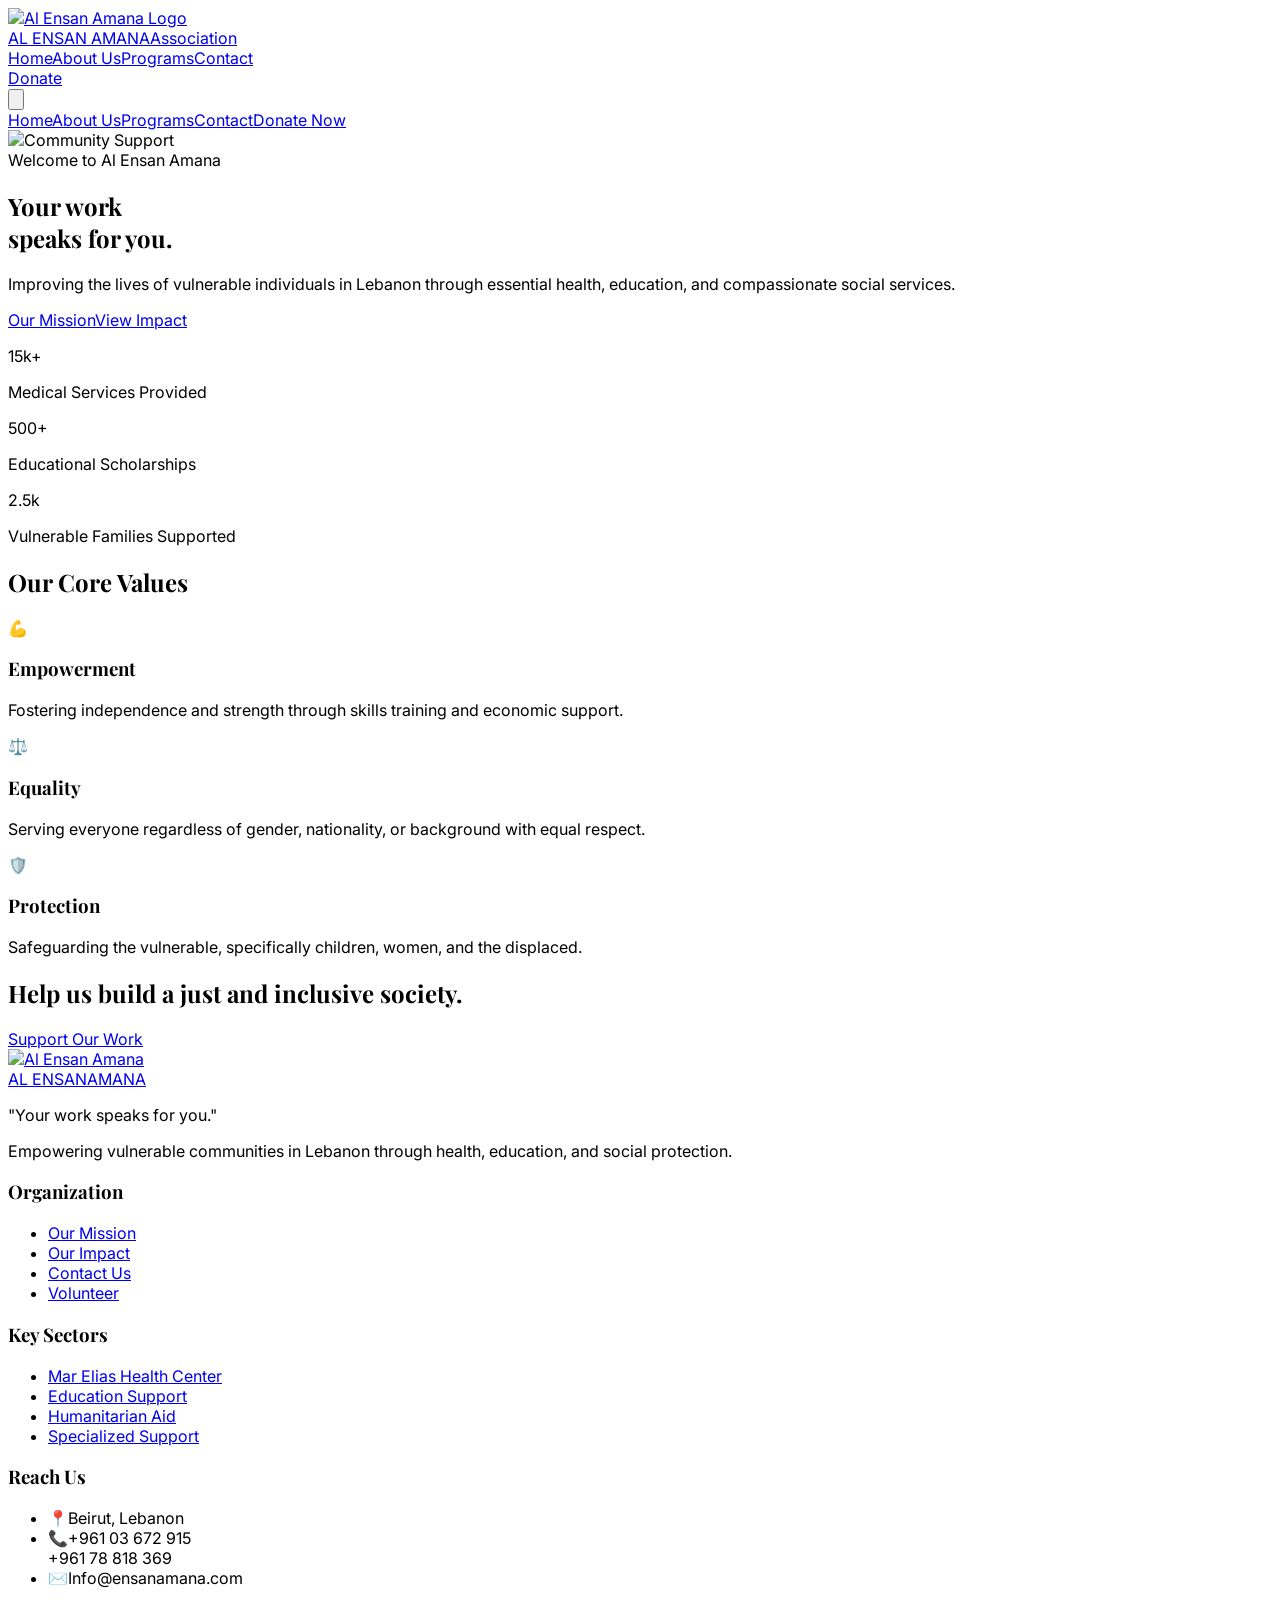
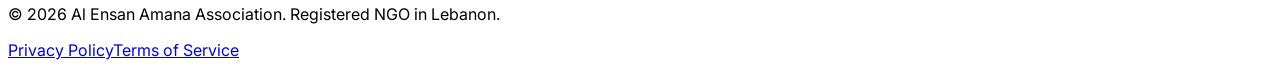
==== index.html @ 82887105 "Add files via upload Initial upload" ====
<!DOCTYPE html>
<html lang="en">
<head>
    <meta charset="UTF-8">
    <meta name="viewport" content="width=device-width, initial-scale=1.0">
    <title>Al Ensan Amana Association</title>
    <script src="https://cdn.tailwindcss.com"></script>
    <link rel="preconnect" href="https://fonts.googleapis.com">
    <link rel="preconnect" href="https://fonts.gstatic.com" crossorigin>
    <link href="https://fonts.googleapis.com/css2?family=Inter:wght@300;400;500;600;700&family=Playfair+Display:ital,wght@0,400;0,700;1,400&display=swap" rel="stylesheet">
    <script>
      tailwind.config = {
        theme: {
          extend: {
            colors: {
              brand: {
                navy: '#0c1a52',
                blue: '#3ba9e0',
                orange: '#f58220',
                green: '#8cc63f',
                red: '#c6165d'
              }
            }
          }
        }
      }
    </script>
    <style>
        body {
            font-family: 'Inter', sans-serif;
        }
        h1, h2, h3, .serif {
            font-family: 'Playfair Display', serif;
        }
        .text-brand-gradient {
            background: linear-gradient(to right, #0c1a52, #3ba9e0);
            -webkit-background-clip: text;
            -webkit-text-fill-color: transparent;
        }
    </style>

<link rel="stylesheet" href="/index.css">
<script type="importmap">
{
  "imports": {
    "react/": "https://esm.sh/react@^19.2.4/",
    "react": "https://esm.sh/react@^19.2.4",
    "react-dom/": "https://esm.sh/react-dom@^19.2.4/",
    "react-router-dom": "https://esm.sh/react-router-dom@^7.13.0"
  }
}
</script>
  <script type="module" crossorigin src="/assets/index-C3dq6lmj.js"></script>
</head>
<body class="bg-slate-50 text-slate-900">
    <div id="root"></div>
</body>
</html>
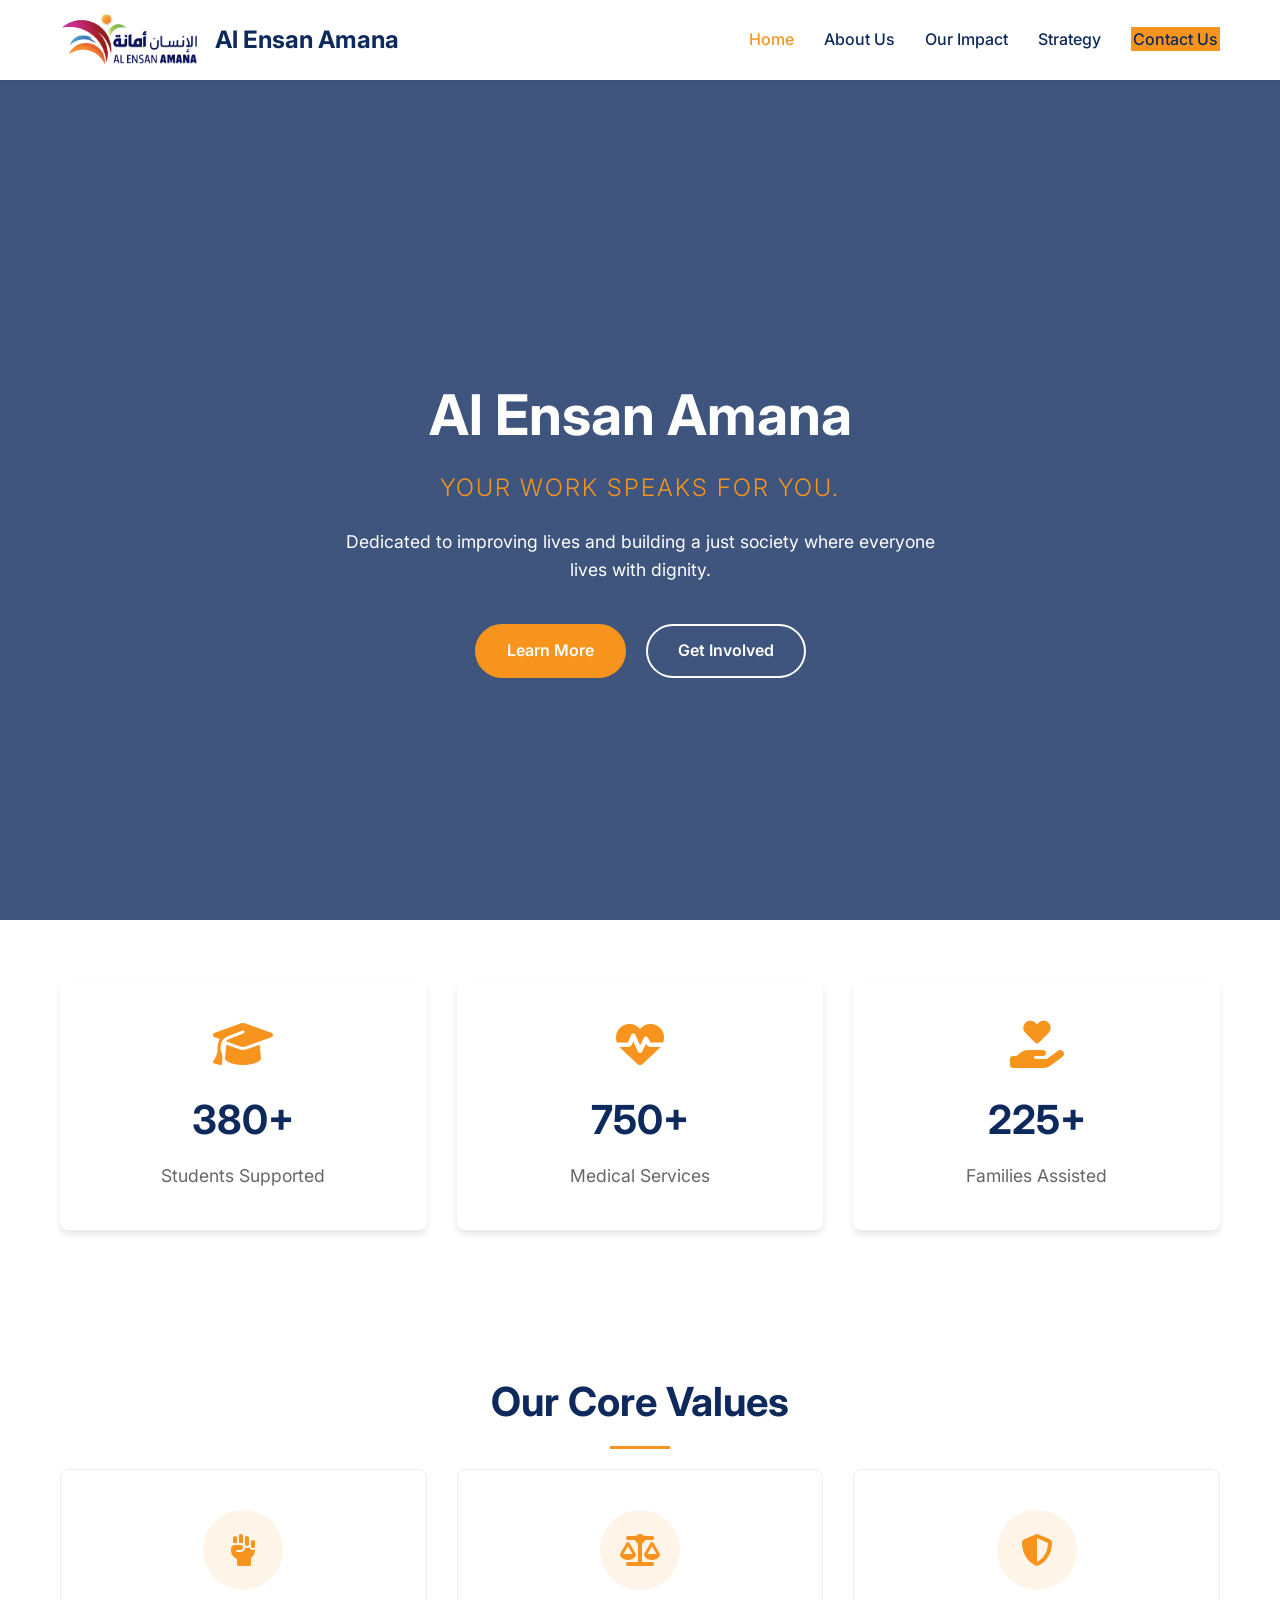
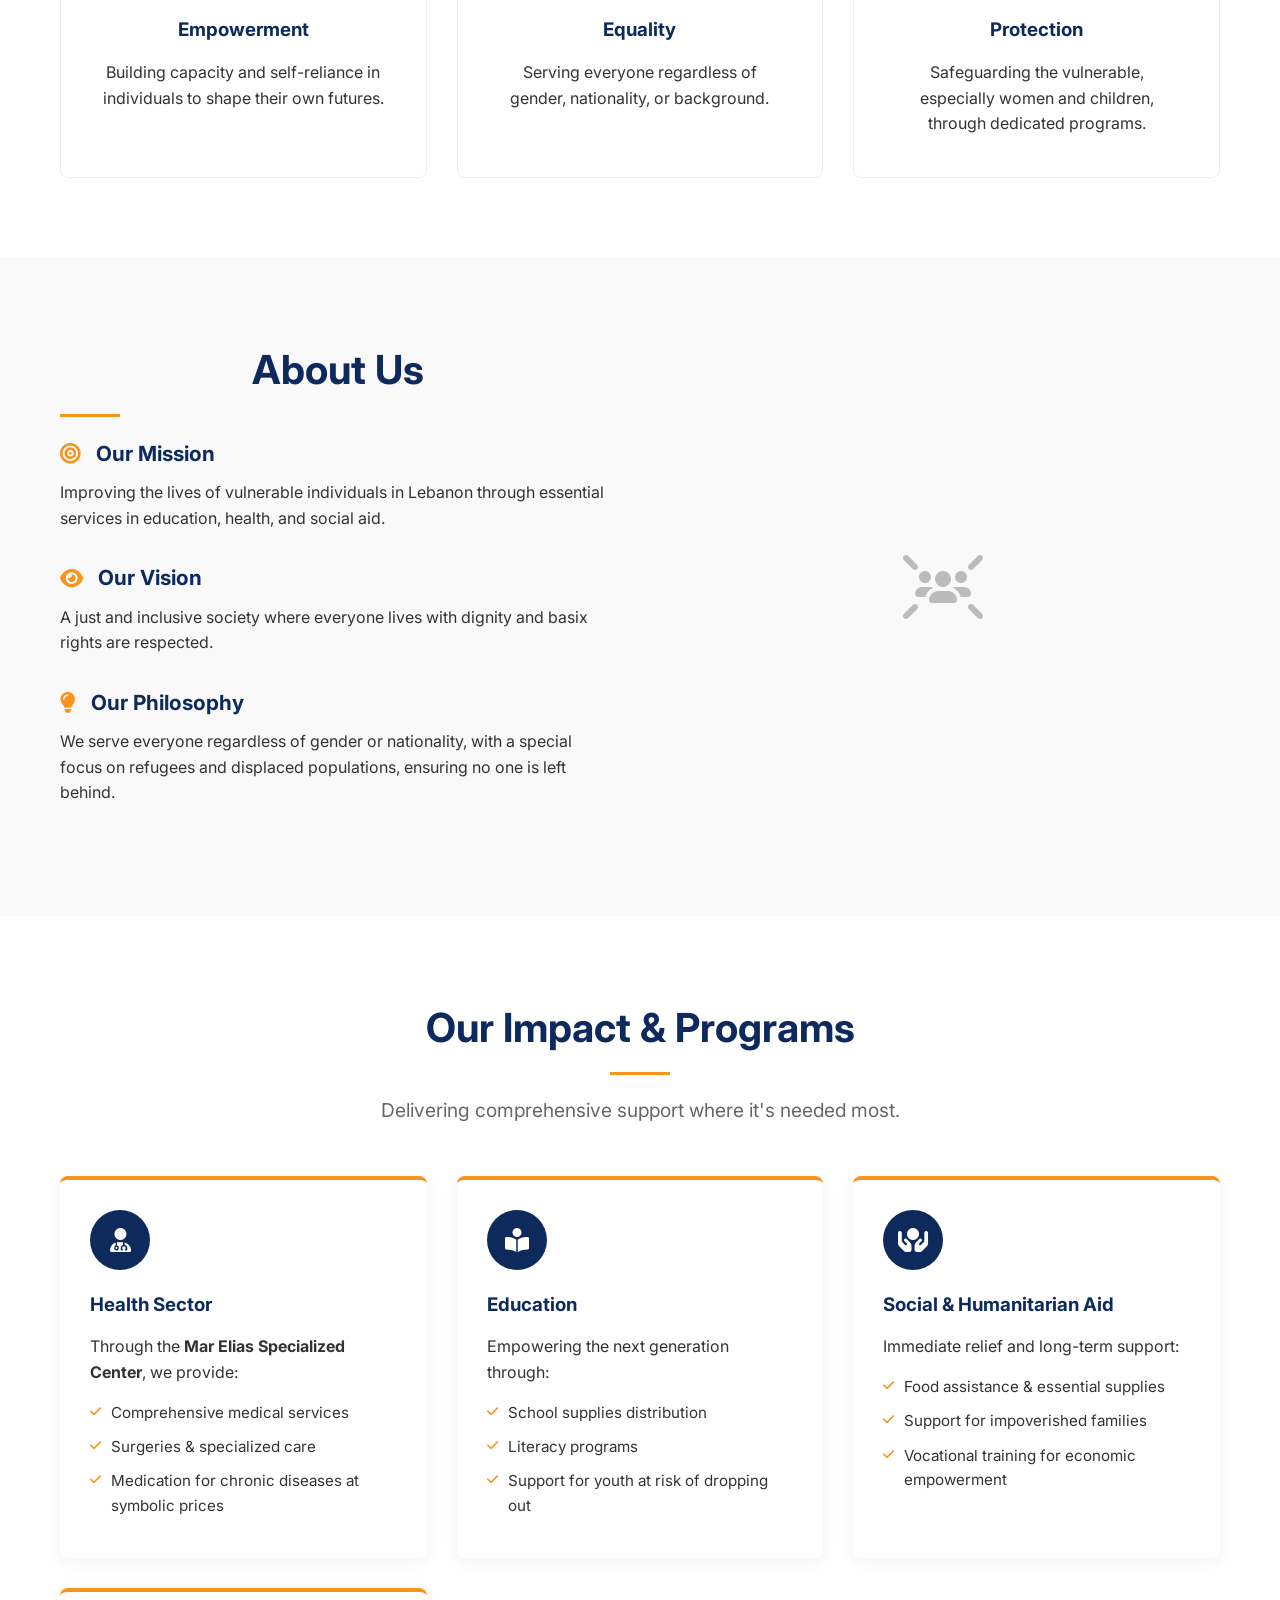
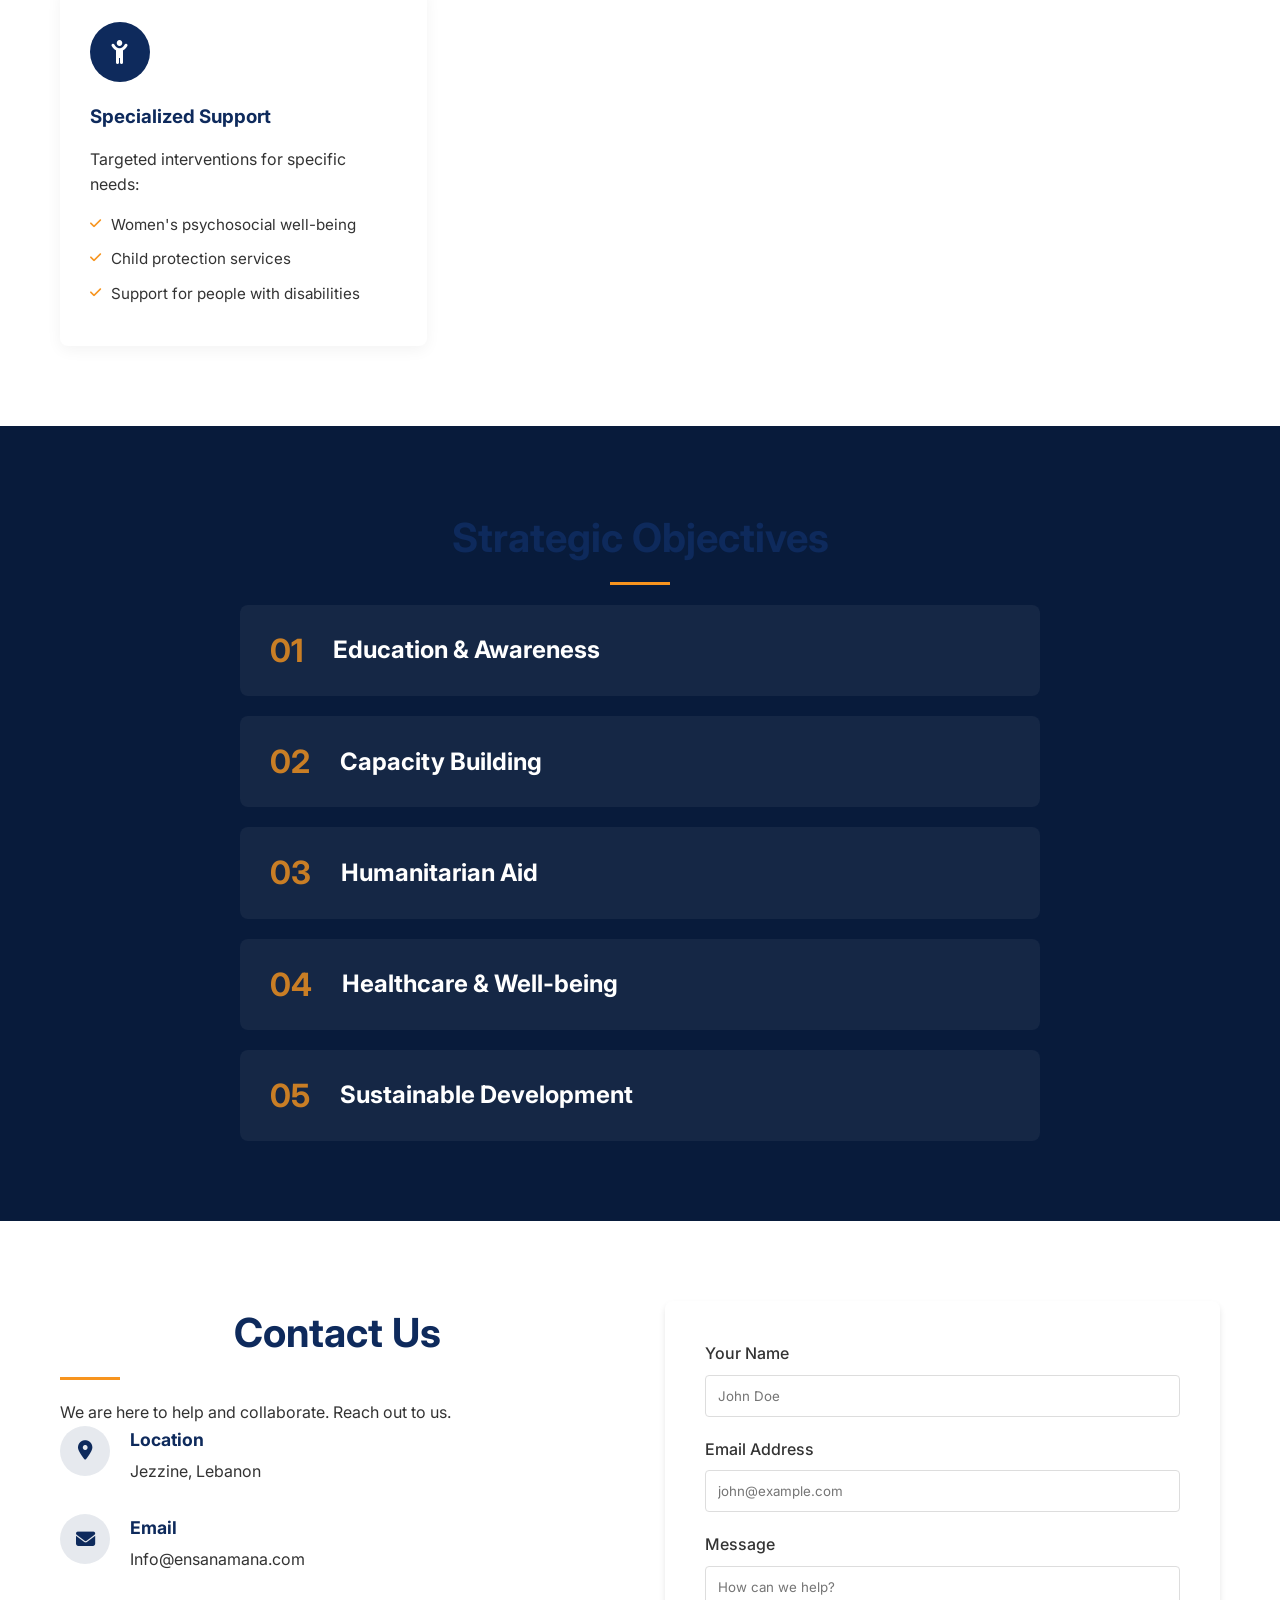
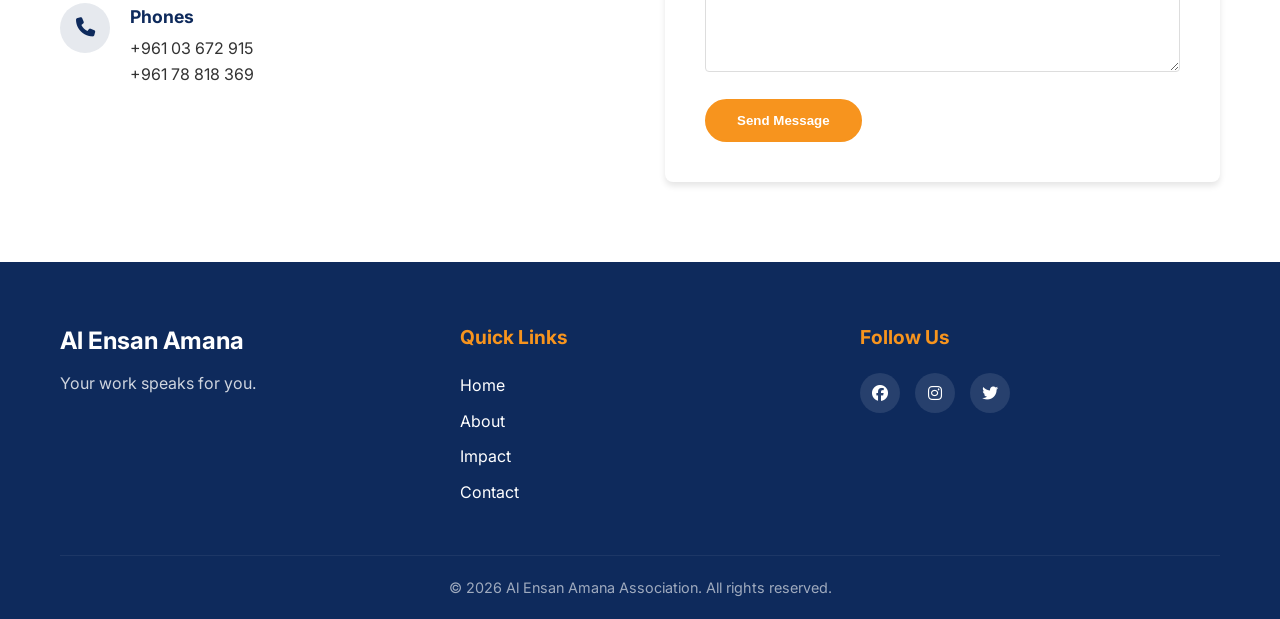
==== commit 312dc64a: "Add files via upload Update website content" ====
--- a/index.html
+++ b/index.html
@@ -1,59 +1,338 @@
-
-<!DOCTYPE html>
-<html lang="en">
-<head>
-    <meta charset="UTF-8">
-    <meta name="viewport" content="width=device-width, initial-scale=1.0">
-    <title>Al Ensan Amana Association</title>
-    <script src="https://cdn.tailwindcss.com"></script>
-    <link rel="preconnect" href="https://fonts.googleapis.com">
-    <link rel="preconnect" href="https://fonts.gstatic.com" crossorigin>
-    <link href="https://fonts.googleapis.com/css2?family=Inter:wght@300;400;500;600;700&family=Playfair+Display:ital,wght@0,400;0,700;1,400&display=swap" rel="stylesheet">
-    <script>
-      tailwind.config = {
-        theme: {
-          extend: {
-            colors: {
-              brand: {
-                navy: '#0c1a52',
-                blue: '#3ba9e0',
-                orange: '#f58220',
-                green: '#8cc63f',
-                red: '#c6165d'
-              }
-            }
-          }
-        }
-      }
-    </script>
-    <style>
-        body {
-            font-family: 'Inter', sans-serif;
-        }
-        h1, h2, h3, .serif {
-            font-family: 'Playfair Display', serif;
-        }
-        .text-brand-gradient {
-            background: linear-gradient(to right, #0c1a52, #3ba9e0);
-            -webkit-background-clip: text;
-            -webkit-text-fill-color: transparent;
-        }
-    </style>
-
-<link rel="stylesheet" href="/index.css">
-<script type="importmap">
-{
-  "imports": {
-    "react/": "https://esm.sh/react@^19.2.4/",
-    "react": "https://esm.sh/react@^19.2.4",
-    "react-dom/": "https://esm.sh/react-dom@^19.2.4/",
-    "react-router-dom": "https://esm.sh/react-router-dom@^7.13.0"
-  }
-}
-</script>
-  <script type="module" crossorigin src="/assets/index-C3dq6lmj.js"></script>
-</head>
-<body class="bg-slate-50 text-slate-900">
-    <div id="root"></div>
-</body>
-</html>
+<!DOCTYPE html>
+<html lang="en">
+
+<head>
+    <meta charset="UTF-8">
+    <meta name="viewport" content="width=device-width, initial-scale=1.0">
+    <meta name="description"
+        content="Al Ensan Amana Association - Dedicated to improving the lives of vulnerable individuals in Lebanon through essential services, education, and healthcare.">
+    <title>Al Ensan Amana Association | Your Work Speaks For You</title>
+
+    <!-- Google Fonts -->
+    <link rel="preconnect" href="https://fonts.googleapis.com">
+    <link rel="preconnect" href="https://fonts.gstatic.com" crossorigin>
+    <link
+        href="https://fonts.googleapis.com/css2?family=Inter:wght@300;400;500;600;700&family=Playfair+Display:wght@700&display=swap"
+        rel="stylesheet">
+
+    <!-- Font Awesome -->
+    <link rel="stylesheet" href="https://cdnjs.cloudflare.com/ajax/libs/font-awesome/6.4.0/css/all.min.css">
+
+    <!-- Custom CSS -->
+    <link rel="stylesheet" href="styles.css">
+</head>
+
+<body>
+    <!-- Header -->
+    <header class="header">
+        <div class="container">
+            <a href="#" class="logo">
+                <img src="logo.png" alt="Al Ensan Amana Logo" class="logo-img">
+                <span class="logo-text">Al Ensan Amana</span>
+            </a>
+            <nav class="nav">
+                <ul class="nav-list">
+                    <li><a href="#home" class="nav-link active">Home</a></li>
+                    <li><a href="#about" class="nav-link">About Us</a></li>
+                    <li><a href="#impact" class="nav-link">Our Impact</a></li>
+                    <li><a href="#strategy" class="nav-link">Strategy</a></li>
+                    <li><a href="#contact" class="nav-link btn-primary">Contact Us</a></li>
+                </ul>
+                <div class="hamburger">
+                    <span class="bar"></span>
+                    <span class="bar"></span>
+                    <span class="bar"></span>
+                </div>
+            </nav>
+        </div>
+    </header>
+
+    <!-- Mobile Menu Overlay -->
+    <div class="mobile-menu">
+        <span class="close-menu">&times;</span>
+        <ul class="mobile-nav-list">
+            <li><a href="#home">Home</a></li>
+            <li><a href="#about">About Us</a></li>
+            <li><a href="#impact">Our Impact</a></li>
+            <li><a href="#strategy">Strategy</a></li>
+            <li><a href="#contact">Contact Us</a></li>
+        </ul>
+    </div>
+
+    <!-- Hero Section -->
+    <section id="home" class="hero">
+        <div class="hero-overlay"></div>
+        <div class="container hero-content">
+            <h1 class="hero-title">Al Ensan Amana</h1>
+            <p class="hero-subtitle">Your work speaks for you.</p>
+            <p class="hero-description"> Dedicated to improving lives and building a just society where everyone lives
+                with dignity.</p>
+            <div class="hero-buttons">
+                <a href="#about" class="btn btn-primary">Learn More</a>
+                <a href="#contact" class="btn btn-outline">Get Involved</a>
+            </div>
+        </div>
+    </section>
+
+    <!-- Quick Stats -->
+    <section class="stats">
+        <div class="container">
+            <div class="stats-grid">
+                <div class="stat-card">
+                    <i class="fa-solid fa-graduation-cap stat-icon"></i>
+                    <h3 class="stat-number" data-target="500">500+</h3>
+                    <p class="stat-label">Students Supported</p>
+                </div>
+                <div class="stat-card">
+                    <i class="fa-solid fa-heart-pulse stat-icon"></i>
+                    <h3 class="stat-number" data-target="1000">1000+</h3>
+                    <p class="stat-label">Medical Services</p>
+                </div>
+                <div class="stat-card">
+                    <i class="fa-solid fa-hand-holding-heart stat-icon"></i>
+                    <h3 class="stat-number" data-target="250">250+</h3>
+                    <p class="stat-label">Families Assisted</p>
+                </div>
+            </div>
+        </div>
+    </section>
+
+    <!-- Core Values -->
+    <section class="values section">
+        <div class="container">
+            <h2 class="section-title">Our Core Values</h2>
+            <div class="values-grid">
+                <div class="value-card">
+                    <div class="value-icon-wrapper">
+                        <i class="fa-solid fa-hand-fist"></i>
+                    </div>
+                    <h3>Empowerment</h3>
+                    <p>Building capacity and self-reliance in individuals to shape their own futures.</p>
+                </div>
+                <div class="value-card">
+                    <div class="value-icon-wrapper">
+                        <i class="fa-solid fa-scale-balanced"></i>
+                    </div>
+                    <h3>Equality</h3>
+                    <p>Serving everyone regardless of gender, nationality, or background.</p>
+                </div>
+                <div class="value-card">
+                    <div class="value-icon-wrapper">
+                        <i class="fa-solid fa-shield-halved"></i>
+                    </div>
+                    <h3>Protection</h3>
+                    <p>Safeguarding the vulnerable, especially women and children, through dedicated programs.</p>
+                </div>
+            </div>
+        </div>
+    </section>
+
+    <!-- About Us -->
+    <section id="about" class="about section bg-light">
+        <div class="container">
+            <div class="about-grid">
+                <div class="about-content">
+                    <h2 class="section-title text-left">About Us</h2>
+                    <div class="about-item">
+                        <h3><i class="fa-solid fa-bullseye"></i> Our Mission</h3>
+                        <p>Improving the lives of vulnerable individuals in Lebanon through essential services in
+                            education, health, and social aid.</p>
+                    </div>
+                    <div class="about-item">
+                        <h3><i class="fa-solid fa-eye"></i> Our Vision</h3>
+                        <p>A just and inclusive society where everyone lives with dignity and basix rights are
+                            respected.</p>
+                    </div>
+                    <div class="about-item">
+                        <h3><i class="fa-solid fa-lightbulb"></i> Our Philosophy</h3>
+                        <p>We serve everyone regardless of gender or nationality, with a special focus on refugees and
+                            displaced populations, ensuring no one is left behind.</p>
+                    </div>
+                </div>
+                <div class="about-image">
+                    <!-- Placeholder for an image representing the mission -->
+                    <div class="image-placeholder">
+                        <i class="fa-solid fa-users-rays"></i>
+                    </div>
+                </div>
+            </div>
+        </div>
+    </section>
+
+    <!-- Our Impact -->
+    <section id="impact" class="impact section">
+        <div class="container">
+            <h2 class="section-title">Our Impact & Programs</h2>
+            <p class="section-subtitle">Delivering comprehensive support where it's needed most.</p>
+
+            <div class="impact-grid">
+                <!-- Health -->
+                <div class="impact-card">
+                    <div class="impact-icon"><i class="fa-solid fa-user-doctor"></i></div>
+                    <h3>Health Sector</h3>
+                    <p>Through the <strong>Mar Elias Specialized Center</strong>, we provide:</p>
+                    <ul>
+                        <li><i class="fa-solid fa-check"></i> Comprehensive medical services</li>
+                        <li><i class="fa-solid fa-check"></i> Surgeries & specialized care</li>
+                        <li><i class="fa-solid fa-check"></i> Medication for chronic diseases at symbolic prices</li>
+                    </ul>
+                </div>
+
+                <!-- Education -->
+                <div class="impact-card">
+                    <div class="impact-icon"><i class="fa-solid fa-book-open-reader"></i></div>
+                    <h3>Education</h3>
+                    <p>Empowering the next generation through:</p>
+                    <ul>
+                        <li><i class="fa-solid fa-check"></i> School supplies distribution</li>
+                        <li><i class="fa-solid fa-check"></i> Literacy programs</li>
+                        <li><i class="fa-solid fa-check"></i> Support for youth at risk of dropping out</li>
+                    </ul>
+                </div>
+
+                <!-- Social Aid -->
+                <div class="impact-card">
+                    <div class="impact-icon"><i class="fa-solid fa-hands-holding-circle"></i></div>
+                    <h3>Social & Humanitarian Aid</h3>
+                    <p>Immediate relief and long-term support:</p>
+                    <ul>
+                        <li><i class="fa-solid fa-check"></i> Food assistance & essential supplies</li>
+                        <li><i class="fa-solid fa-check"></i> Support for impoverished families</li>
+                        <li><i class="fa-solid fa-check"></i> Vocational training for economic empowerment</li>
+                    </ul>
+                </div>
+
+                <!-- Specialized Support -->
+                <div class="impact-card">
+                    <div class="impact-icon"><i class="fa-solid fa-child-reaching"></i></div>
+                    <h3>Specialized Support</h3>
+                    <p>Targeted interventions for specific needs:</p>
+                    <ul>
+                        <li><i class="fa-solid fa-check"></i> Women's psychosocial well-being</li>
+                        <li><i class="fa-solid fa-check"></i> Child protection services</li>
+                        <li><i class="fa-solid fa-check"></i> Support for people with disabilities</li>
+                    </ul>
+                </div>
+            </div>
+        </div>
+    </section>
+
+    <!-- Strategic Objectives -->
+    <section id="strategy" class="strategy section bg-dark">
+        <div class="container">
+            <h2 class="section-title text-white">Strategic Objectives</h2>
+            <div class="strategy-list">
+                <div class="strategy-item">
+                    <span class="strategy-number">01</span>
+                    <h4>Education & Awareness</h4>
+                </div>
+                <div class="strategy-item">
+                    <span class="strategy-number">02</span>
+                    <h4>Capacity Building</h4>
+                </div>
+                <div class="strategy-item">
+                    <span class="strategy-number">03</span>
+                    <h4>Humanitarian Aid</h4>
+                </div>
+                <div class="strategy-item">
+                    <span class="strategy-number">04</span>
+                    <h4>Healthcare & Well-being</h4>
+                </div>
+                <div class="strategy-item">
+                    <span class="strategy-number">05</span>
+                    <h4>Sustainable Development</h4>
+                </div>
+            </div>
+        </div>
+    </section>
+
+    <!-- Contact Us -->
+    <section id="contact" class="contact section">
+        <div class="container">
+            <div class="contact-wrapper">
+                <div class="contact-info">
+                    <h2 class="section-title text-left">Contact Us</h2>
+                    <p>We are here to help and collaborate. Reach out to us.</p>
+
+                    <div class="contact-details">
+                        <div class="contact-detail-item">
+                            <i class="fa-solid fa-location-dot"></i>
+                            <div>
+                                <h5>Location</h5>
+                                <p>Jezzine, Lebanon</p>
+                            </div>
+                        </div>
+                        <div class="contact-detail-item">
+                            <i class="fa-solid fa-envelope"></i>
+                            <div>
+                                <h5>Email</h5>
+                                <p><a href="mailto:Info@ensanamana.com">Info@ensanamana.com</a></p>
+                            </div>
+                        </div>
+                        <div class="contact-detail-item">
+                            <i class="fa-solid fa-phone"></i>
+                            <div>
+                                <h5>Phones</h5>
+                                <p><a href="tel:+96103672915">+961 03 672 915</a></p>
+                                <p><a href="tel:+96178818369">+961 78 818 369</a></p>
+                            </div>
+                        </div>
+                    </div>
+                </div>
+                <div class="contact-form-wrapper">
+                    <form class="contact-form">
+                        <div class="form-group">
+                            <label for="name">Your Name</label>
+                            <input type="text" id="name" placeholder="John Doe" required>
+                        </div>
+                        <div class="form-group">
+                            <label for="email">Email Address</label>
+                            <input type="email" id="email" placeholder="john@example.com" required>
+                        </div>
+                        <div class="form-group">
+                            <label for="message">Message</label>
+                            <textarea id="message" rows="5" placeholder="How can we help?" required></textarea>
+                        </div>
+                        <button type="submit" class="btn btn-primary w-100">Send Message</button>
+                    </form>
+                </div>
+            </div>
+        </div>
+    </section>
+
+    <!-- Footer -->
+    <footer class="footer">
+        <div class="container">
+            <div class="footer-content">
+                <div class="footer-logo">
+                    <h3>Al Ensan Amana</h3>
+                    <p>Your work speaks for you.</p>
+                </div>
+                <div class="footer-links">
+                    <h4>Quick Links</h4>
+                    <ul>
+                        <li><a href="#home">Home</a></li>
+                        <li><a href="#about">About</a></li>
+                        <li><a href="#impact">Impact</a></li>
+                        <li><a href="#contact">Contact</a></li>
+                    </ul>
+                </div>
+                <div class="footer-social">
+                    <h4>Follow Us</h4>
+                    <div class="social-icons">
+                        <a href="#"><i class="fa-brands fa-facebook"></i></a>
+                        <a href="#"><i class="fa-brands fa-instagram"></i></a>
+                        <a href="#"><i class="fa-brands fa-twitter"></i></a>
+                    </div>
+                </div>
+            </div>
+            <div class="footer-bottom">
+                <p>&copy; 2026 Al Ensan Amana Association. All rights reserved.</p>
+            </div>
+        </div>
+    </footer>
+
+    <script src="script.js"></script>
+</body>
+
+</html>
--- a/styles.css
+++ b/styles.css
@@ -0,0 +1,680 @@
+:root {
+    --primary-color: #0E2A5C;
+    /* Navy Blue from Logo */
+    --primary-light: #2A5C8D;
+    --secondary-color: #F7941E;
+    /* Orange from Logo Sun/Swoop */
+    --text-color: #333333;
+    --text-light: #666666;
+    --bg-light: #F9F9F9;
+    --bg-white: #FFFFFF;
+    --bg-dark: #081B3B;
+    /* Darker Navy */
+    --shadow: 0 4px 6px rgba(0, 0, 0, 0.1);
+    --border-radius: 8px;
+    --transition: all 0.3s ease;
+    --font-heading: 'Inter', sans-serif;
+    --font-body: 'Inter', sans-serif;
+}
+
+* {
+    margin: 0;
+    padding: 0;
+    box-sizing: border-box;
+}
+
+body {
+    font-family: var(--font-body);
+    line-height: 1.6;
+    color: var(--text-color);
+    background-color: var(--bg-white);
+}
+
+a {
+    text-decoration: none;
+    color: inherit;
+    transition: var(--transition);
+}
+
+ul {
+    list-style: none;
+}
+
+img {
+    max-width: 100%;
+    height: auto;
+}
+
+.container {
+    max-width: 1200px;
+    margin: 0 auto;
+    padding: 0 20px;
+}
+
+.section {
+    padding: 80px 0;
+}
+
+.bg-light {
+    background-color: var(--bg-light);
+}
+
+.bg-dark {
+    background-color: var(--bg-dark);
+    color: var(--bg-white);
+}
+
+.text-center {
+    text-align: center;
+}
+
+.text-left {
+    text-align: left;
+}
+
+.text-white {
+    color: var(--bg-white);
+}
+
+.section-title {
+    font-size: 2.5rem;
+    font-weight: 700;
+    margin-bottom: 20px;
+    color: var(--primary-color);
+    text-align: center;
+    position: relative;
+    padding-bottom: 15px;
+}
+
+.section-title::after {
+    content: '';
+    position: absolute;
+    bottom: 0;
+    left: 50%;
+    transform: translateX(-50%);
+    width: 60px;
+    height: 3px;
+    background-color: var(--secondary-color);
+}
+
+.text-left.section-title::after {
+    left: 0;
+    transform: none;
+}
+
+.section-subtitle {
+    text-align: center;
+    font-size: 1.2rem;
+    color: var(--text-light);
+    margin-bottom: 50px;
+    max-width: 700px;
+    margin-left: auto;
+    margin-right: auto;
+}
+
+.btn {
+    display: inline-block;
+    padding: 12px 30px;
+    border-radius: 50px;
+    font-weight: 600;
+    cursor: pointer;
+    transition: var(--transition);
+}
+
+.btn-primary {
+    background-color: var(--secondary-color);
+    color: var(--bg-white);
+    border: 2px solid var(--secondary-color);
+}
+
+.btn-primary:hover {
+    background-color: transparent;
+    color: var(--secondary-color);
+}
+
+.btn-outline {
+    background-color: transparent;
+    color: var(--bg-white);
+    border: 2px solid var(--bg-white);
+}
+
+.btn-outline:hover {
+    background-color: var(--bg-white);
+    color: var(--primary-color);
+}
+
+/* Header */
+.header {
+    background-color: var(--bg-white);
+    box-shadow: 0 2px 10px rgba(0, 0, 0, 0.05);
+    position: fixed;
+    top: 0;
+    left: 0;
+    width: 100%;
+    z-index: 1000;
+}
+
+.header .container {
+    display: flex;
+    justify-content: space-between;
+    align-items: center;
+    height: 80px;
+}
+
+.logo {
+    font-size: 1.5rem;
+    font-weight: 700;
+    color: var(--primary-color);
+    display: flex;
+    align-items: center;
+    gap: 15px;
+}
+
+.logo-img {
+    height: 60px;
+    /* Adjust based on logo aspect ratio */
+    width: auto;
+    object-fit: contain;
+}
+
+/* Optional: hide text if logo contains text, can be toggled */
+/* .logo-text { display: none; } */
+
+.logo-icon {
+    font-size: 1.8rem;
+    color: var(--secondary-color);
+    display: none;
+    /* Hide old icon if present */
+}
+
+.nav-list {
+    display: flex;
+    gap: 30px;
+    align-items: center;
+}
+
+.nav-link {
+    font-weight: 500;
+    color: var(--primary-color);
+}
+
+.nav-link:hover,
+.nav-link.active {
+    color: var(--secondary-color);
+}
+
+.hamburger {
+    display: none;
+    cursor: pointer;
+}
+
+.bar {
+    display: block;
+    width: 25px;
+    height: 3px;
+    background-color: var(--primary-color);
+    margin: 5px 0;
+    transition: var(--transition);
+}
+
+/* Mobile Menu */
+.mobile-menu {
+    position: fixed;
+    top: 0;
+    right: -100%;
+    width: 100%;
+    height: 100vh;
+    background-color: rgba(255, 255, 255, 0.98);
+    z-index: 1001;
+    display: flex;
+    flex-direction: column;
+    justify-content: center;
+    align-items: center;
+    transition: var(--transition);
+}
+
+.mobile-menu.active {
+    right: 0;
+}
+
+.close-menu {
+    position: absolute;
+    top: 20px;
+    right: 30px;
+    font-size: 2rem;
+    cursor: pointer;
+    color: var(--primary-color);
+}
+
+.mobile-nav-list {
+    text-align: center;
+}
+
+.mobile-nav-list li {
+    margin: 20px 0;
+}
+
+.mobile-nav-list a {
+    font-size: 1.5rem;
+    color: var(--primary-color);
+    font-weight: 700;
+}
+
+/* Hero Section */
+.hero {
+    height: 100vh;
+    background: linear-gradient(rgba(14, 42, 92, 0.8), rgba(14, 42, 92, 0.8)), url('hero-image.png') no-repeat center center/cover;
+    display: flex;
+    align-items: center;
+    text-align: center;
+    color: var(--bg-white);
+    margin-top: 80px;
+    /* Header height */
+}
+
+.hero-content {
+    max-width: 800px;
+}
+
+.hero-title {
+    font-size: 3.5rem;
+    font-weight: 700;
+    margin-bottom: 20px;
+    line-height: 1.2;
+}
+
+.hero-subtitle {
+    font-size: 1.5rem;
+    font-weight: 300;
+    margin-bottom: 20px;
+    color: var(--secondary-color);
+    text-transform: uppercase;
+    letter-spacing: 2px;
+}
+
+.hero-description {
+    font-size: 1.1rem;
+    margin-bottom: 40px;
+    max-width: 600px;
+    margin-left: auto;
+    margin-right: auto;
+}
+
+.hero-buttons {
+    display: flex;
+    gap: 20px;
+    justify-content: center;
+}
+
+/* Stats */
+.stats {
+    padding: 60px 0;
+    background-color: var(--bg-white);
+    margin-top: -60px;
+    position: relative;
+    z-index: 10;
+}
+
+.stats-grid {
+    display: grid;
+    grid-template-columns: repeat(auto-fit, minmax(250px, 1fr));
+    gap: 30px;
+}
+
+.stat-card {
+    background-color: var(--bg-white);
+    padding: 40px 20px;
+    border-radius: var(--border-radius);
+    box-shadow: var(--shadow);
+    text-align: center;
+    transition: var(--transition);
+}
+
+.stat-card:hover {
+    transform: translateY(-10px);
+}
+
+.stat-icon {
+    font-size: 3rem;
+    color: var(--secondary-color);
+    margin-bottom: 20px;
+}
+
+.stat-number {
+    font-size: 2.5rem;
+    font-weight: 700;
+    color: var(--primary-color);
+    margin-bottom: 10px;
+}
+
+.stat-label {
+    font-size: 1.1rem;
+    color: var(--text-light);
+}
+
+/* Values */
+.values-grid {
+    display: grid;
+    grid-template-columns: repeat(auto-fit, minmax(300px, 1fr));
+    gap: 30px;
+}
+
+.value-card {
+    background-color: var(--bg-white);
+    padding: 40px;
+    border-radius: var(--border-radius);
+    text-align: center;
+    border: 1px solid #eee;
+    transition: var(--transition);
+}
+
+.value-card:hover {
+    border-color: var(--secondary-color);
+    box-shadow: var(--shadow);
+}
+
+.value-icon-wrapper {
+    width: 80px;
+    height: 80px;
+    background-color: rgba(247, 148, 30, 0.1);
+    border-radius: 50%;
+    display: flex;
+    align-items: center;
+    justify-content: center;
+    margin: 0 auto 25px;
+}
+
+.value-icon-wrapper i {
+    font-size: 2rem;
+    color: var(--secondary-color);
+}
+
+.value-card h3 {
+    margin-bottom: 15px;
+    color: var(--primary-color);
+}
+
+/* About Section */
+.about-grid {
+    display: grid;
+    grid-template-columns: 1fr 1fr;
+    gap: 50px;
+    align-items: center;
+}
+
+.about-item {
+    margin-bottom: 30px;
+}
+
+.about-item h3 {
+    display: flex;
+    align-items: center;
+    gap: 15px;
+    color: var(--primary-color);
+    margin-bottom: 10px;
+    font-size: 1.3rem;
+}
+
+.about-item h3 i {
+    color: var(--secondary-color);
+}
+
+.image-placeholder {
+    width: 100%;
+    height: 400px;
+    background-color: #ddd;
+    border-radius: var(--border-radius);
+    display: flex;
+    align-items: center;
+    justify-content: center;
+    font-size: 4rem;
+    color: #bbb;
+    background: url('https://images.unsplash.com/photo-1593113598332-cd288d649433?ixlib=rb-4.0.3&auto=format&fit=crop&w=1000&q=80') center/cover;
+}
+
+/* Impact Section */
+.impact-grid {
+    display: grid;
+    grid-template-columns: repeat(auto-fit, minmax(280px, 1fr));
+    gap: 30px;
+}
+
+.impact-card {
+    background-color: var(--bg-white);
+    padding: 30px;
+    border-radius: var(--border-radius);
+    box-shadow: 0 4px 15px rgba(0, 0, 0, 0.05);
+    transition: var(--transition);
+    border-top: 4px solid var(--secondary-color);
+}
+
+.impact-card:hover {
+    transform: translateY(-5px);
+    box-shadow: 0 10px 25px rgba(0, 0, 0, 0.1);
+}
+
+.impact-icon {
+    width: 60px;
+    height: 60px;
+    background-color: var(--primary-color);
+    color: var(--bg-white);
+    border-radius: 50%;
+    display: flex;
+    align-items: center;
+    justify-content: center;
+    font-size: 1.5rem;
+    margin-bottom: 20px;
+}
+
+.impact-card h3 {
+    margin-bottom: 15px;
+    color: var(--primary-color);
+}
+
+.impact-card ul {
+    margin-top: 15px;
+}
+
+.impact-card li {
+    margin-bottom: 10px;
+    font-size: 0.95rem;
+    display: flex;
+    align-items: start;
+    gap: 10px;
+}
+
+.impact-card li i {
+    color: var(--secondary-color);
+    margin-top: 5px;
+    font-size: 0.8rem;
+}
+
+/* Strategy */
+.strategy-list {
+    display: flex;
+    flex-direction: column;
+    gap: 20px;
+    max-width: 800px;
+    margin: 0 auto;
+}
+
+.strategy-item {
+    background-color: rgba(255, 255, 255, 0.05);
+    padding: 20px 30px;
+    display: flex;
+    align-items: center;
+    gap: 30px;
+    border-radius: var(--border-radius);
+    transition: var(--transition);
+}
+
+.strategy-item:hover {
+    background-color: rgba(255, 255, 255, 0.1);
+}
+
+.strategy-number {
+    font-size: 2rem;
+    font-weight: 700;
+    color: var(--secondary-color);
+    opacity: 0.8;
+}
+
+.strategy-item h4 {
+    font-size: 1.5rem;
+    color: var(--bg-white);
+}
+
+/* Contact */
+.contact-wrapper {
+    display: grid;
+    grid-template-columns: 1fr 1fr;
+    gap: 50px;
+}
+
+.contact-detail-item {
+    display: flex;
+    gap: 20px;
+    margin-bottom: 30px;
+}
+
+.contact-detail-item i {
+    width: 50px;
+    height: 50px;
+    background-color: rgba(14, 42, 92, 0.1);
+    color: var(--primary-color);
+    border-radius: 50%;
+    display: flex;
+    align-items: center;
+    justify-content: center;
+    font-size: 1.2rem;
+}
+
+.contact-detail-item h5 {
+    font-size: 1.1rem;
+    color: var(--primary-color);
+    margin-bottom: 5px;
+}
+
+.contact-form-wrapper {
+    background-color: var(--bg-white);
+    padding: 40px;
+    border-radius: var(--border-radius);
+    box-shadow: var(--shadow);
+}
+
+.form-group {
+    margin-bottom: 20px;
+}
+
+.form-group label {
+    display: block;
+    margin-bottom: 8px;
+    font-weight: 500;
+}
+
+.form-group input,
+.form-group textarea {
+    width: 100%;
+    padding: 12px;
+    border: 1px solid #ddd;
+    border-radius: 4px;
+    font-family: inherit;
+    transition: var(--transition);
+}
+
+.form-group input:focus,
+.form-group textarea:focus {
+    outline: none;
+    border-color: var(--primary-color);
+}
+
+/* Footer */
+.footer {
+    background-color: var(--primary-color);
+    color: var(--bg-white);
+    padding: 60px 0 20px;
+}
+
+.footer-content {
+    display: grid;
+    grid-template-columns: repeat(auto-fit, minmax(200px, 1fr));
+    gap: 40px;
+    margin-bottom: 40px;
+}
+
+.footer-logo h3 {
+    font-size: 1.5rem;
+    margin-bottom: 10px;
+}
+
+.footer-logo p {
+    opacity: 0.8;
+}
+
+.footer-links h4,
+.footer-social h4 {
+    font-size: 1.2rem;
+    margin-bottom: 20px;
+    color: var(--secondary-color);
+}
+
+.footer-links ul li {
+    margin-bottom: 10px;
+}
+
+.footer-links a:hover {
+    color: var(--secondary-color);
+}
+
+.social-icons {
+    display: flex;
+    gap: 15px;
+}
+
+.social-icons a {
+    width: 40px;
+    height: 40px;
+    background-color: rgba(255, 255, 255, 0.1);
+    display: flex;
+    align-items: center;
+    justify-content: center;
+    border-radius: 50%;
+    transition: var(--transition);
+}
+
+.social-icons a:hover {
+    background-color: var(--secondary-color);
+    transform: translateY(-3px);
+}
+
+.footer-bottom {
+    text-align: center;
+    padding-top: 20px;
+    border-top: 1px solid rgba(255, 255, 255, 0.1);
+    opacity: 0.6;
+    font-size: 0.9rem;
+}
+
+/* Responsive */
+@media (max-width: 768px) {
+    .header .nav {
+        display: none;
+    }
+
+    .hamburger {
+        display: block;
+    }
+
+    .hero-title {
+        font-size: 2.5rem;
+    }
+
+    .about-grid,
+    .contact-wrapper {
+        grid-template-columns: 1fr;
+    }
+
+    .stats-grid {
+        grid-template-columns: 1fr;
+    }
+}
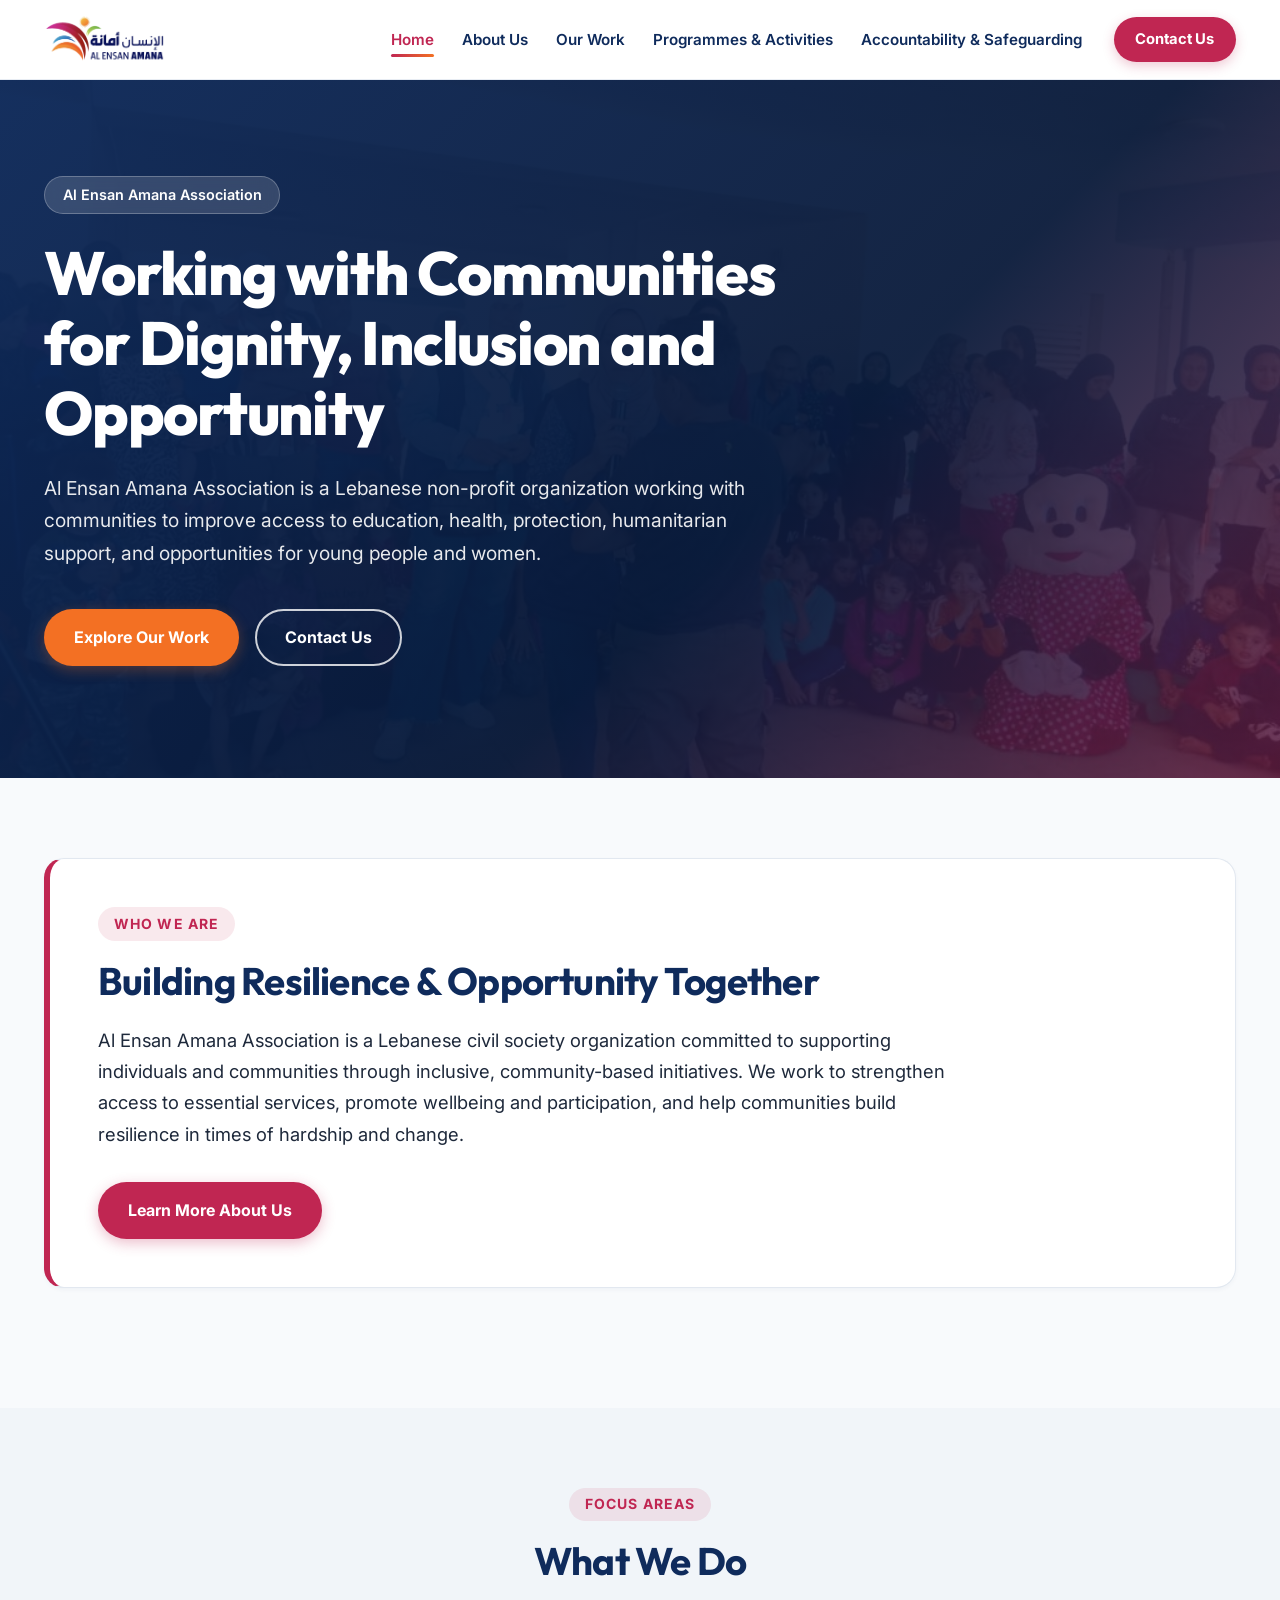
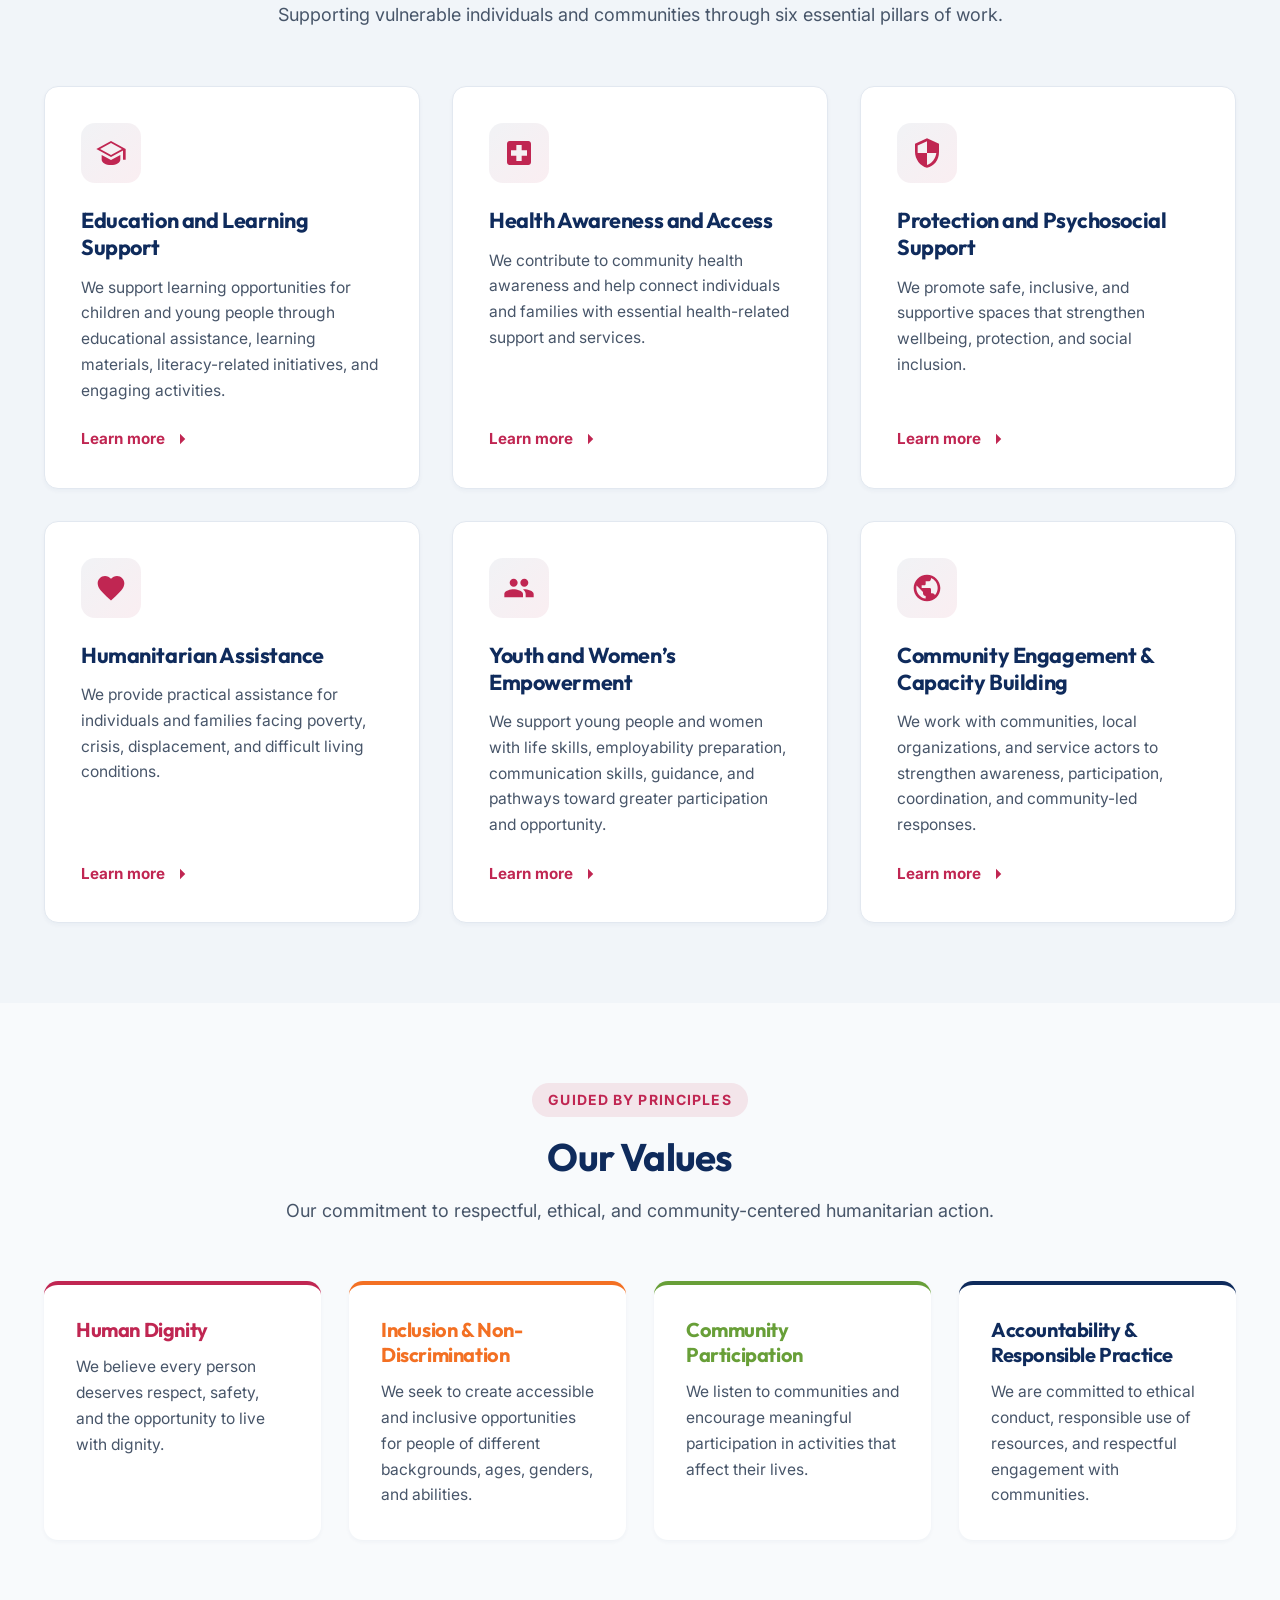
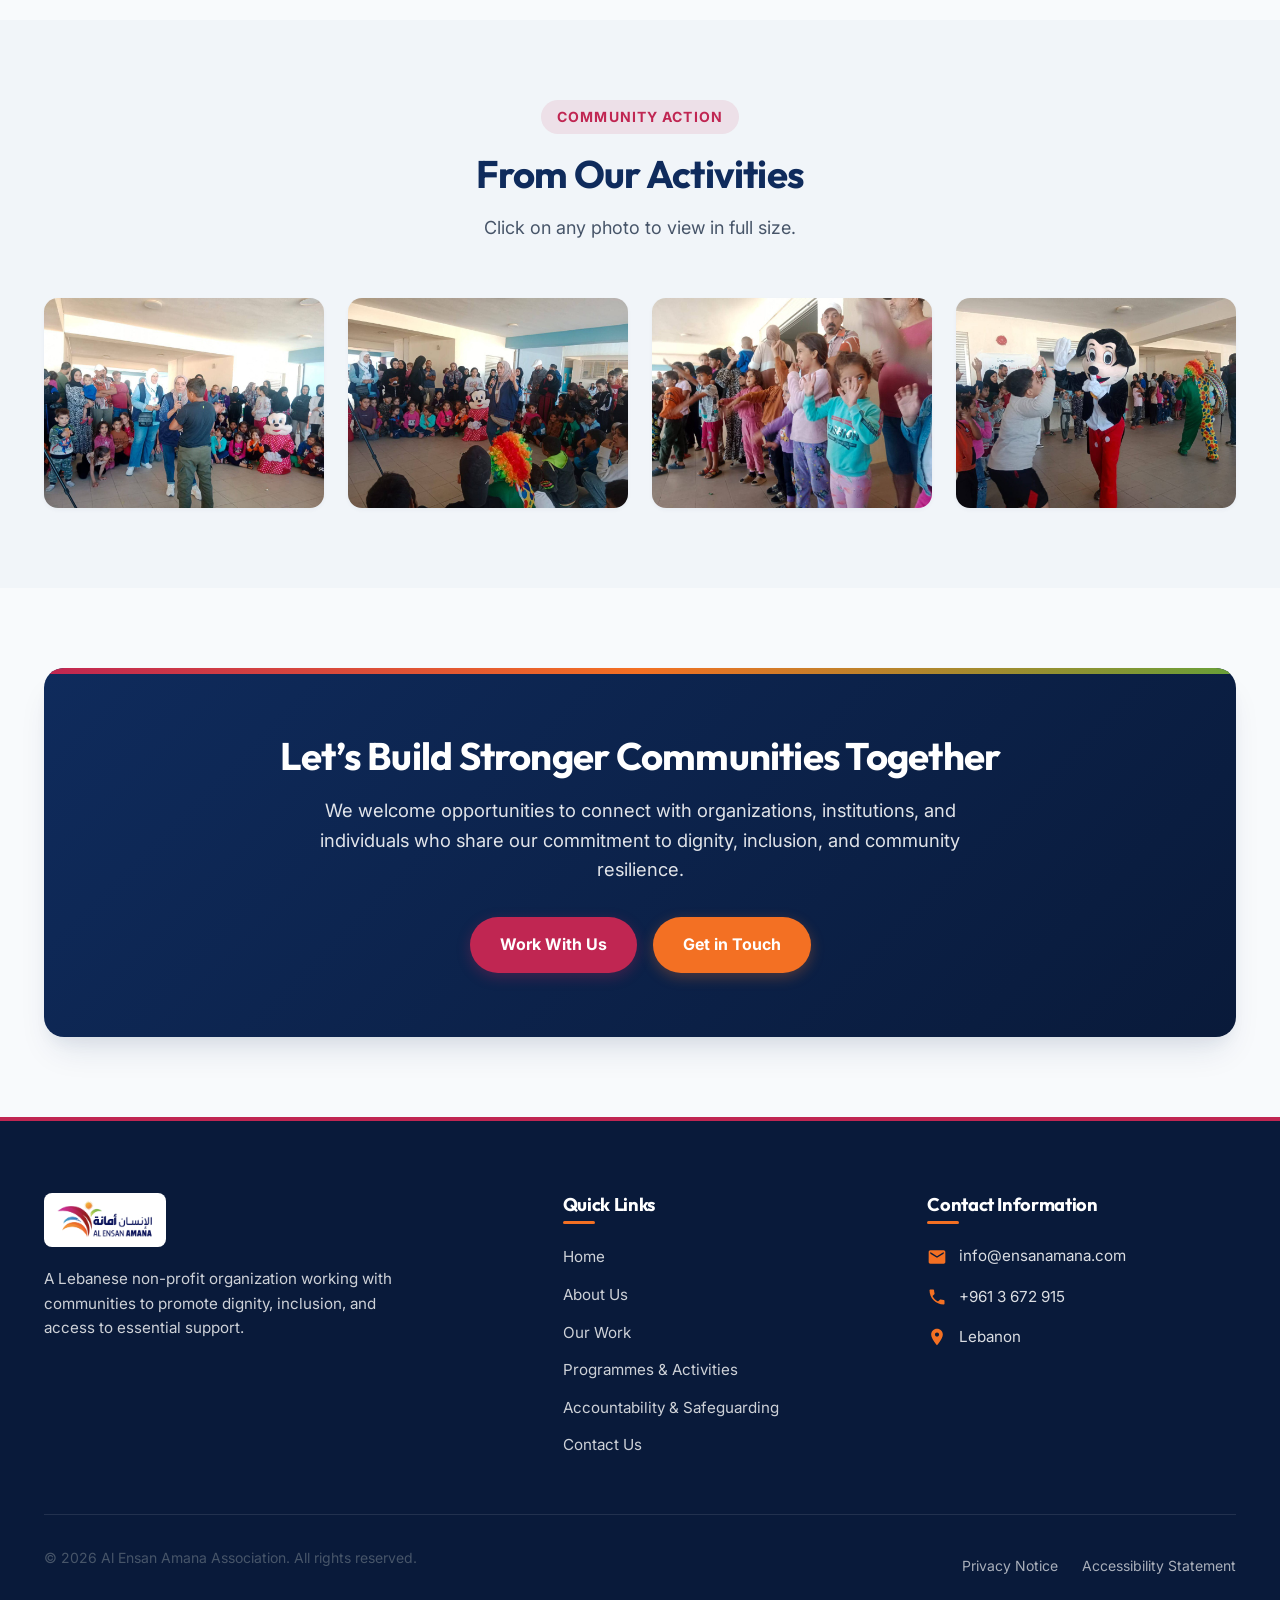
==== commit 6323a7b6: "Add files via upload" ====
--- a/index.html
+++ b/index.html
@@ -1,338 +1,394 @@
-<!DOCTYPE html>
-<html lang="en">
-
-<head>
-    <meta charset="UTF-8">
-    <meta name="viewport" content="width=device-width, initial-scale=1.0">
-    <meta name="description"
-        content="Al Ensan Amana Association - Dedicated to improving the lives of vulnerable individuals in Lebanon through essential services, education, and healthcare.">
-    <title>Al Ensan Amana Association | Your Work Speaks For You</title>
-
-    <!-- Google Fonts -->
-    <link rel="preconnect" href="https://fonts.googleapis.com">
-    <link rel="preconnect" href="https://fonts.gstatic.com" crossorigin>
-    <link
-        href="https://fonts.googleapis.com/css2?family=Inter:wght@300;400;500;600;700&family=Playfair+Display:wght@700&display=swap"
-        rel="stylesheet">
-
-    <!-- Font Awesome -->
-    <link rel="stylesheet" href="https://cdnjs.cloudflare.com/ajax/libs/font-awesome/6.4.0/css/all.min.css">
-
-    <!-- Custom CSS -->
-    <link rel="stylesheet" href="styles.css">
-</head>
-
-<body>
-    <!-- Header -->
-    <header class="header">
-        <div class="container">
-            <a href="#" class="logo">
-                <img src="logo.png" alt="Al Ensan Amana Logo" class="logo-img">
-                <span class="logo-text">Al Ensan Amana</span>
-            </a>
-            <nav class="nav">
-                <ul class="nav-list">
-                    <li><a href="#home" class="nav-link active">Home</a></li>
-                    <li><a href="#about" class="nav-link">About Us</a></li>
-                    <li><a href="#impact" class="nav-link">Our Impact</a></li>
-                    <li><a href="#strategy" class="nav-link">Strategy</a></li>
-                    <li><a href="#contact" class="nav-link btn-primary">Contact Us</a></li>
-                </ul>
-                <div class="hamburger">
-                    <span class="bar"></span>
-                    <span class="bar"></span>
-                    <span class="bar"></span>
-                </div>
-            </nav>
-        </div>
-    </header>
-
-    <!-- Mobile Menu Overlay -->
-    <div class="mobile-menu">
-        <span class="close-menu">&times;</span>
-        <ul class="mobile-nav-list">
-            <li><a href="#home">Home</a></li>
-            <li><a href="#about">About Us</a></li>
-            <li><a href="#impact">Our Impact</a></li>
-            <li><a href="#strategy">Strategy</a></li>
-            <li><a href="#contact">Contact Us</a></li>
-        </ul>
-    </div>
-
-    <!-- Hero Section -->
-    <section id="home" class="hero">
-        <div class="hero-overlay"></div>
-        <div class="container hero-content">
-            <h1 class="hero-title">Al Ensan Amana</h1>
-            <p class="hero-subtitle">Your work speaks for you.</p>
-            <p class="hero-description"> Dedicated to improving lives and building a just society where everyone lives
-                with dignity.</p>
-            <div class="hero-buttons">
-                <a href="#about" class="btn btn-primary">Learn More</a>
-                <a href="#contact" class="btn btn-outline">Get Involved</a>
-            </div>
-        </div>
-    </section>
-
-    <!-- Quick Stats -->
-    <section class="stats">
-        <div class="container">
-            <div class="stats-grid">
-                <div class="stat-card">
-                    <i class="fa-solid fa-graduation-cap stat-icon"></i>
-                    <h3 class="stat-number" data-target="500">500+</h3>
-                    <p class="stat-label">Students Supported</p>
-                </div>
-                <div class="stat-card">
-                    <i class="fa-solid fa-heart-pulse stat-icon"></i>
-                    <h3 class="stat-number" data-target="1000">1000+</h3>
-                    <p class="stat-label">Medical Services</p>
-                </div>
-                <div class="stat-card">
-                    <i class="fa-solid fa-hand-holding-heart stat-icon"></i>
-                    <h3 class="stat-number" data-target="250">250+</h3>
-                    <p class="stat-label">Families Assisted</p>
-                </div>
-            </div>
-        </div>
-    </section>
-
-    <!-- Core Values -->
-    <section class="values section">
-        <div class="container">
-            <h2 class="section-title">Our Core Values</h2>
-            <div class="values-grid">
-                <div class="value-card">
-                    <div class="value-icon-wrapper">
-                        <i class="fa-solid fa-hand-fist"></i>
-                    </div>
-                    <h3>Empowerment</h3>
-                    <p>Building capacity and self-reliance in individuals to shape their own futures.</p>
-                </div>
-                <div class="value-card">
-                    <div class="value-icon-wrapper">
-                        <i class="fa-solid fa-scale-balanced"></i>
-                    </div>
-                    <h3>Equality</h3>
-                    <p>Serving everyone regardless of gender, nationality, or background.</p>
-                </div>
-                <div class="value-card">
-                    <div class="value-icon-wrapper">
-                        <i class="fa-solid fa-shield-halved"></i>
-                    </div>
-                    <h3>Protection</h3>
-                    <p>Safeguarding the vulnerable, especially women and children, through dedicated programs.</p>
-                </div>
-            </div>
-        </div>
-    </section>
-
-    <!-- About Us -->
-    <section id="about" class="about section bg-light">
-        <div class="container">
-            <div class="about-grid">
-                <div class="about-content">
-                    <h2 class="section-title text-left">About Us</h2>
-                    <div class="about-item">
-                        <h3><i class="fa-solid fa-bullseye"></i> Our Mission</h3>
-                        <p>Improving the lives of vulnerable individuals in Lebanon through essential services in
-                            education, health, and social aid.</p>
-                    </div>
-                    <div class="about-item">
-                        <h3><i class="fa-solid fa-eye"></i> Our Vision</h3>
-                        <p>A just and inclusive society where everyone lives with dignity and basix rights are
-                            respected.</p>
-                    </div>
-                    <div class="about-item">
-                        <h3><i class="fa-solid fa-lightbulb"></i> Our Philosophy</h3>
-                        <p>We serve everyone regardless of gender or nationality, with a special focus on refugees and
-                            displaced populations, ensuring no one is left behind.</p>
-                    </div>
-                </div>
-                <div class="about-image">
-                    <!-- Placeholder for an image representing the mission -->
-                    <div class="image-placeholder">
-                        <i class="fa-solid fa-users-rays"></i>
-                    </div>
-                </div>
-            </div>
-        </div>
-    </section>
-
-    <!-- Our Impact -->
-    <section id="impact" class="impact section">
-        <div class="container">
-            <h2 class="section-title">Our Impact & Programs</h2>
-            <p class="section-subtitle">Delivering comprehensive support where it's needed most.</p>
-
-            <div class="impact-grid">
-                <!-- Health -->
-                <div class="impact-card">
-                    <div class="impact-icon"><i class="fa-solid fa-user-doctor"></i></div>
-                    <h3>Health Sector</h3>
-                    <p>Through the <strong>Mar Elias Specialized Center</strong>, we provide:</p>
-                    <ul>
-                        <li><i class="fa-solid fa-check"></i> Comprehensive medical services</li>
-                        <li><i class="fa-solid fa-check"></i> Surgeries & specialized care</li>
-                        <li><i class="fa-solid fa-check"></i> Medication for chronic diseases at symbolic prices</li>
-                    </ul>
-                </div>
-
-                <!-- Education -->
-                <div class="impact-card">
-                    <div class="impact-icon"><i class="fa-solid fa-book-open-reader"></i></div>
-                    <h3>Education</h3>
-                    <p>Empowering the next generation through:</p>
-                    <ul>
-                        <li><i class="fa-solid fa-check"></i> School supplies distribution</li>
-                        <li><i class="fa-solid fa-check"></i> Literacy programs</li>
-                        <li><i class="fa-solid fa-check"></i> Support for youth at risk of dropping out</li>
-                    </ul>
-                </div>
-
-                <!-- Social Aid -->
-                <div class="impact-card">
-                    <div class="impact-icon"><i class="fa-solid fa-hands-holding-circle"></i></div>
-                    <h3>Social & Humanitarian Aid</h3>
-                    <p>Immediate relief and long-term support:</p>
-                    <ul>
-                        <li><i class="fa-solid fa-check"></i> Food assistance & essential supplies</li>
-                        <li><i class="fa-solid fa-check"></i> Support for impoverished families</li>
-                        <li><i class="fa-solid fa-check"></i> Vocational training for economic empowerment</li>
-                    </ul>
-                </div>
-
-                <!-- Specialized Support -->
-                <div class="impact-card">
-                    <div class="impact-icon"><i class="fa-solid fa-child-reaching"></i></div>
-                    <h3>Specialized Support</h3>
-                    <p>Targeted interventions for specific needs:</p>
-                    <ul>
-                        <li><i class="fa-solid fa-check"></i> Women's psychosocial well-being</li>
-                        <li><i class="fa-solid fa-check"></i> Child protection services</li>
-                        <li><i class="fa-solid fa-check"></i> Support for people with disabilities</li>
-                    </ul>
-                </div>
-            </div>
-        </div>
-    </section>
-
-    <!-- Strategic Objectives -->
-    <section id="strategy" class="strategy section bg-dark">
-        <div class="container">
-            <h2 class="section-title text-white">Strategic Objectives</h2>
-            <div class="strategy-list">
-                <div class="strategy-item">
-                    <span class="strategy-number">01</span>
-                    <h4>Education & Awareness</h4>
-                </div>
-                <div class="strategy-item">
-                    <span class="strategy-number">02</span>
-                    <h4>Capacity Building</h4>
-                </div>
-                <div class="strategy-item">
-                    <span class="strategy-number">03</span>
-                    <h4>Humanitarian Aid</h4>
-                </div>
-                <div class="strategy-item">
-                    <span class="strategy-number">04</span>
-                    <h4>Healthcare & Well-being</h4>
-                </div>
-                <div class="strategy-item">
-                    <span class="strategy-number">05</span>
-                    <h4>Sustainable Development</h4>
-                </div>
-            </div>
-        </div>
-    </section>
-
-    <!-- Contact Us -->
-    <section id="contact" class="contact section">
-        <div class="container">
-            <div class="contact-wrapper">
-                <div class="contact-info">
-                    <h2 class="section-title text-left">Contact Us</h2>
-                    <p>We are here to help and collaborate. Reach out to us.</p>
-
-                    <div class="contact-details">
-                        <div class="contact-detail-item">
-                            <i class="fa-solid fa-location-dot"></i>
-                            <div>
-                                <h5>Location</h5>
-                                <p>Jezzine, Lebanon</p>
-                            </div>
-                        </div>
-                        <div class="contact-detail-item">
-                            <i class="fa-solid fa-envelope"></i>
-                            <div>
-                                <h5>Email</h5>
-                                <p><a href="mailto:Info@ensanamana.com">Info@ensanamana.com</a></p>
-                            </div>
-                        </div>
-                        <div class="contact-detail-item">
-                            <i class="fa-solid fa-phone"></i>
-                            <div>
-                                <h5>Phones</h5>
-                                <p><a href="tel:+96103672915">+961 03 672 915</a></p>
-                                <p><a href="tel:+96178818369">+961 78 818 369</a></p>
-                            </div>
-                        </div>
-                    </div>
-                </div>
-                <div class="contact-form-wrapper">
-                    <form class="contact-form">
-                        <div class="form-group">
-                            <label for="name">Your Name</label>
-                            <input type="text" id="name" placeholder="John Doe" required>
-                        </div>
-                        <div class="form-group">
-                            <label for="email">Email Address</label>
-                            <input type="email" id="email" placeholder="john@example.com" required>
-                        </div>
-                        <div class="form-group">
-                            <label for="message">Message</label>
-                            <textarea id="message" rows="5" placeholder="How can we help?" required></textarea>
-                        </div>
-                        <button type="submit" class="btn btn-primary w-100">Send Message</button>
-                    </form>
-                </div>
-            </div>
-        </div>
-    </section>
-
-    <!-- Footer -->
-    <footer class="footer">
-        <div class="container">
-            <div class="footer-content">
-                <div class="footer-logo">
-                    <h3>Al Ensan Amana</h3>
-                    <p>Your work speaks for you.</p>
-                </div>
-                <div class="footer-links">
-                    <h4>Quick Links</h4>
-                    <ul>
-                        <li><a href="#home">Home</a></li>
-                        <li><a href="#about">About</a></li>
-                        <li><a href="#impact">Impact</a></li>
-                        <li><a href="#contact">Contact</a></li>
-                    </ul>
-                </div>
-                <div class="footer-social">
-                    <h4>Follow Us</h4>
-                    <div class="social-icons">
-                        <a href="#"><i class="fa-brands fa-facebook"></i></a>
-                        <a href="#"><i class="fa-brands fa-instagram"></i></a>
-                        <a href="#"><i class="fa-brands fa-twitter"></i></a>
-                    </div>
-                </div>
-            </div>
-            <div class="footer-bottom">
-                <p>&copy; 2026 Al Ensan Amana Association. All rights reserved.</p>
-            </div>
-        </div>
-    </footer>
-
-    <script src="script.js"></script>
-</body>
-
-</html>+<!DOCTYPE html>
+<html lang="en">
+<head>
+  <meta charset="UTF-8">
+  <meta name="viewport" content="width=device-width, initial-scale=1.0">
+  <title>Al Ensan Amana Association | Lebanese Non-Profit Civil Society Organization</title>
+  <meta name="description" content="Al Ensan Amana Association is a Lebanese non-profit organization working alongside communities to promote dignity, inclusion, access to essential services, education, health, protection, and resilience.">
+  <link rel="icon" type="image/png" href="assets/images/favicon.png">
+
+  <!-- Open Graph / Social Media -->
+  <meta property="og:type" content="website">
+  <meta property="og:title" content="Al Ensan Amana Association | Working with Communities for Dignity & Inclusion">
+  <meta property="og:description" content="A Lebanese non-profit civil society organization promoting dignity, inclusion, access to essential support, and community resilience.">
+  <meta property="og:image" content="assets/images/activity-1.jpg">
+
+  <!-- Google Fonts -->
+  <link rel="preconnect" href="https://fonts.googleapis.com">
+  <link rel="preconnect" href="https://fonts.gstatic.com" crossorigin>
+  <link href="https://fonts.googleapis.com/css2?family=Inter:wght@400;500;600;700&family=Outfit:wght@600;700;800&display=swap" rel="stylesheet">
+
+  <!-- CSS Stylesheet -->
+  <link rel="stylesheet" href="css/style.css">
+</head>
+<body>
+  <!-- Accessible Skip Link -->
+  <a href="#main-content" class="skip-link">Skip to main content</a>
+
+  <!-- Header & Sticky Navigation -->
+  <header class="site-header" role="banner">
+    <div class="container header-container">
+      <a href="index.html" class="brand-logo-link" aria-label="Al Ensan Amana Association Home Page">
+        <img src="assets/images/logo.png" alt="Al Ensan Amana Association Official Logo" class="brand-logo-img">
+      </a>
+
+      <!-- Desktop Navigation -->
+      <nav class="nav-desktop" role="navigation" aria-label="Main Navigation">
+        <ul class="nav-menu-list">
+          <li><a href="index.html" class="nav-link active" aria-current="page">Home</a></li>
+          <li><a href="about.html" class="nav-link">About Us</a></li>
+          <li><a href="our-work.html" class="nav-link">Our Work</a></li>
+          <li><a href="programmes.html" class="nav-link">Programmes & Activities</a></li>
+          <li><a href="accountability.html" class="nav-link">Accountability & Safeguarding</a></li>
+        </ul>
+        <a href="contact.html" class="btn-header-cta">Contact Us</a>
+      </nav>
+
+      <!-- Mobile Menu Toggle Button -->
+      <button type="button" class="mobile-menu-toggle" id="mobile-menu-toggle" aria-label="Open mobile navigation menu" aria-controls="mobile-drawer-overlay">
+        <svg viewBox="0 0 24 24"><path d="M4 6h16M4 12h16M4 18h16"/></svg>
+      </button>
+    </div>
+  </header>
+
+  <!-- Mobile Drawer Overlay -->
+  <div class="mobile-drawer-overlay" id="mobile-drawer-overlay" role="dialog" aria-modal="true" aria-label="Mobile menu">
+    <div class="mobile-drawer">
+      <div class="mobile-drawer-header">
+        <img src="assets/images/logo.png" alt="Al Ensan Amana Association Logo" style="height: 40px;">
+        <button type="button" class="mobile-drawer-close" id="mobile-drawer-close" aria-label="Close navigation menu">&times;</button>
+      </div>
+      <nav>
+        <ul class="mobile-nav-list">
+          <li><a href="index.html" class="mobile-nav-link active" aria-current="page">Home</a></li>
+          <li><a href="about.html" class="mobile-nav-link">About Us</a></li>
+          <li><a href="our-work.html" class="mobile-nav-link">Our Work</a></li>
+          <li><a href="programmes.html" class="mobile-nav-link">Programmes & Activities</a></li>
+          <li><a href="accountability.html" class="mobile-nav-link">Accountability & Safeguarding</a></li>
+          <li><a href="contact.html" class="mobile-nav-link">Contact Us</a></li>
+        </ul>
+      </nav>
+      <div class="mobile-drawer-footer">
+        <a href="contact.html" class="btn btn-primary" style="width: 100%;">Get in Touch</a>
+      </div>
+    </div>
+  </div>
+
+  <!-- Main Content Area -->
+  <main id="main-content">
+    
+    <!-- Hero Section -->
+    <section class="hero-section" aria-label="Welcome banner">
+      <img src="assets/images/activity-1.jpg" alt="Community gathering and interactive group activity" class="hero-bg">
+      <div class="hero-overlay"></div>
+      <div class="container">
+        <div class="hero-content fade-in-element">
+          <div class="hero-tag">
+            <span>Al Ensan Amana Association</span>
+          </div>
+          <h1 class="hero-title">Working with Communities for Dignity, Inclusion and Opportunity</h1>
+          <p class="hero-subtitle">
+            Al Ensan Amana Association is a Lebanese non-profit organization working with communities to improve access to education, health, protection, humanitarian support, and opportunities for young people and women.
+          </p>
+          <div class="btn-group">
+            <a href="our-work.html" class="btn btn-secondary">Explore Our Work</a>
+            <a href="contact.html" class="btn btn-outline-white">Contact Us</a>
+          </div>
+        </div>
+      </div>
+    </section>
+
+    <!-- Introduction Section -->
+    <section class="section" aria-labelledby="intro-heading">
+      <div class="container">
+        <div class="content-box fade-in-element" style="border-left: 6px solid var(--brand-crimson);">
+          <div style="max-width: 860px;">
+            <span class="section-tag">Who We Are</span>
+            <h2 id="intro-heading" style="margin-bottom: 1.25rem;">Building Resilience & Opportunity Together</h2>
+            <p style="font-size: 1.15rem; line-height: 1.7; color: var(--text-main); margin-bottom: 2rem;">
+              Al Ensan Amana Association is a Lebanese civil society organization committed to supporting individuals and communities through inclusive, community-based initiatives. We work to strengthen access to essential services, promote wellbeing and participation, and help communities build resilience in times of hardship and change.
+            </p>
+            <a href="about.html" class="btn btn-primary">Learn More About Us</a>
+          </div>
+        </div>
+      </div>
+    </section>
+
+    <!-- What We Do Section -->
+    <section class="section section-alt" aria-labelledby="what-we-do-heading">
+      <div class="container">
+        <div class="section-title-wrap fade-in-element">
+          <span class="section-tag">Focus Areas</span>
+          <h2 id="what-we-do-heading" class="section-title">What We Do</h2>
+          <p class="section-subtitle">Supporting vulnerable individuals and communities through six essential pillars of work.</p>
+        </div>
+
+        <div class="cards-grid-3">
+          <!-- Card 1 -->
+          <article class="card fade-in-element">
+            <div class="card-icon-wrap" aria-hidden="true">
+              <svg viewBox="0 0 24 24"><path d="M12 3L1 9l11 6 9-4.91V17h2V9L12 3zM3.82 9L12 4.54 20.18 9 12 13.46 3.82 9zM5 13.5V17c0 2.21 3.13 4 7 4s7-1.79 7-4v-3.5l-7 3.82-7-3.82z"/></svg>
+            </div>
+            <h3 class="card-title">Education and Learning Support</h3>
+            <p class="card-text">We support learning opportunities for children and young people through educational assistance, learning materials, literacy-related initiatives, and engaging activities.</p>
+            <a href="our-work.html#education" class="card-link" aria-label="Read more about Education and Learning Support">
+              Learn more 
+              <svg viewBox="0 0 24 24"><path d="M5 12h14M12 5l7 7-7 7"/></svg>
+            </a>
+          </article>
+
+          <!-- Card 2 -->
+          <article class="card fade-in-element">
+            <div class="card-icon-wrap" aria-hidden="true">
+              <svg viewBox="0 0 24 24"><path d="M19 3H5c-1.1 0-1.99.9-1.99 2L3 19c0 1.1.89 2 1.99 2H19c1.1 0 2-.9 2-2V5c0-1.1-.9-2-2-2zm-1 11h-4v4h-4v-4H6v-4h4V6h4v4h4v4z"/></svg>
+            </div>
+            <h3 class="card-title">Health Awareness and Access</h3>
+            <p class="card-text">We contribute to community health awareness and help connect individuals and families with essential health-related support and services.</p>
+            <a href="our-work.html#health" class="card-link" aria-label="Read more about Health Awareness and Access">
+              Learn more 
+              <svg viewBox="0 0 24 24"><path d="M5 12h14M12 5l7 7-7 7"/></svg>
+            </a>
+          </article>
+
+          <!-- Card 3 -->
+          <article class="card fade-in-element">
+            <div class="card-icon-wrap" aria-hidden="true">
+              <svg viewBox="0 0 24 24"><path d="M12 1L3 5v6c0 5.55 3.84 10.74 9 12 5.16-1.26 9-5.45 9-12V5l-9-4zm0 10.99h7c-.53 4.12-3.28 7.79-7 8.94V12H5V6.3l7-3.11v8.8subscriptionZ"/></svg>
+            </div>
+            <h3 class="card-title">Protection and Psychosocial Support</h3>
+            <p class="card-text">We promote safe, inclusive, and supportive spaces that strengthen wellbeing, protection, and social inclusion.</p>
+            <a href="our-work.html#protection" class="card-link" aria-label="Read more about Protection and Psychosocial Support">
+              Learn more 
+              <svg viewBox="0 0 24 24"><path d="M5 12h14M12 5l7 7-7 7"/></svg>
+            </a>
+          </article>
+
+          <!-- Card 4 -->
+          <article class="card fade-in-element">
+            <div class="card-icon-wrap" aria-hidden="true">
+              <svg viewBox="0 0 24 24"><path d="M12 21.35l-1.45-1.32C5.4 15.36 2 12.28 2 8.5 2 5.42 4.42 3 7.5 3c1.74 0 3.41.81 4.5 2.09C13.09 3.81 14.76 3 16.5 3 19.58 3 22 5.42 22 8.5c0 3.78-3.4 6.86-8.55 11.54L12 21.35z"/></svg>
+            </div>
+            <h3 class="card-title">Humanitarian Assistance</h3>
+            <p class="card-text">We provide practical assistance for individuals and families facing poverty, crisis, displacement, and difficult living conditions.</p>
+            <a href="our-work.html#humanitarian" class="card-link" aria-label="Read more about Humanitarian Assistance">
+              Learn more 
+              <svg viewBox="0 0 24 24"><path d="M5 12h14M12 5l7 7-7 7"/></svg>
+            </a>
+          </article>
+
+          <!-- Card 5 -->
+          <article class="card fade-in-element">
+            <div class="card-icon-wrap" aria-hidden="true">
+              <svg viewBox="0 0 24 24"><path d="M16 11c1.66 0 2.99-1.34 2.99-3S17.66 5 16 5s-3 1.34-3 3 1.34 3 3 3zm-8 0c1.66 0 2.99-1.34 2.99-3S9.66 5 8 5 5 6.34 5 8s1.34 3 3 3zm0 2c-2.33 0-7 1.17-7 3.5V19h14v-2.5c0-2.33-4.67-3.5-7-3.5zm8 0c-.29 0-.62.02-.97.05 1.16.84 1.97 1.97 1.97 3.45V19h6v-2.5c0-2.33-4.67-3.5-7-3.5z"/></svg>
+            </div>
+            <h3 class="card-title">Youth and Women’s Empowerment</h3>
+            <p class="card-text">We support young people and women with life skills, employability preparation, communication skills, guidance, and pathways toward greater participation and opportunity.</p>
+            <a href="our-work.html#empowerment" class="card-link" aria-label="Read more about Youth and Women’s Empowerment">
+              Learn more 
+              <svg viewBox="0 0 24 24"><path d="M5 12h14M12 5l7 7-7 7"/></svg>
+            </a>
+          </article>
+
+          <!-- Card 6 -->
+          <article class="card fade-in-element">
+            <div class="card-icon-wrap" aria-hidden="true">
+              <svg viewBox="0 0 24 24"><path d="M12 2C6.48 2 2 6.48 2 12s4.48 10 10 10 10-4.48 10-10S17.52 2 12 2zm-1 17.93c-3.95-.49-7-3.85-7-7.93 0-.62.08-1.21.21-1.79L9 15v1c0 1.1.9 2 2 2v1.93zm6.9-2.54c-.26-.81-1-1.39-1.9-1.39h-1v-3c0-.55-.45-1-1-1H8v-2h2c.55 0 1-.45 1-1V7h2c1.1 0 2-.9 2-2v-.41c2.93 1.19 5 4.06 5 7.41 0 2.08-.8 3.97-2.1 5.39z"/></svg>
+            </div>
+            <h3 class="card-title">Community Engagement & Capacity Building</h3>
+            <p class="card-text">We work with communities, local organizations, and service actors to strengthen awareness, participation, coordination, and community-led responses.</p>
+            <a href="our-work.html#engagement" class="card-link" aria-label="Read more about Community Engagement">
+              Learn more 
+              <svg viewBox="0 0 24 24"><path d="M5 12h14M12 5l7 7-7 7"/></svg>
+            </a>
+          </article>
+        </div>
+      </div>
+    </section>
+
+    <!-- Our Values Section -->
+    <section class="section" aria-labelledby="values-heading">
+      <div class="container">
+        <div class="section-title-wrap fade-in-element">
+          <span class="section-tag">Guided By Principles</span>
+          <h2 id="values-heading" class="section-title">Our Values</h2>
+          <p class="section-subtitle">Our commitment to respectful, ethical, and community-centered humanitarian action.</p>
+        </div>
+
+        <div class="cards-grid-4">
+          <!-- Value 1 -->
+          <article class="value-card fade-in-element">
+            <h3 class="value-card-title" style="color: var(--brand-crimson);">Human Dignity</h3>
+            <p class="card-text">We believe every person deserves respect, safety, and the opportunity to live with dignity.</p>
+          </article>
+
+          <!-- Value 2 -->
+          <article class="value-card fade-in-element">
+            <h3 class="value-card-title" style="color: var(--brand-orange);">Inclusion & Non-Discrimination</h3>
+            <p class="card-text">We seek to create accessible and inclusive opportunities for people of different backgrounds, ages, genders, and abilities.</p>
+          </article>
+
+          <!-- Value 3 -->
+          <article class="value-card fade-in-element">
+            <h3 class="value-card-title" style="color: var(--brand-green);">Community Participation</h3>
+            <p class="card-text">We listen to communities and encourage meaningful participation in activities that affect their lives.</p>
+          </article>
+
+          <!-- Value 4 -->
+          <article class="value-card fade-in-element">
+            <h3 class="value-card-title" style="color: var(--primary-navy);">Accountability & Responsible Practice</h3>
+            <p class="card-text">We are committed to ethical conduct, responsible use of resources, and respectful engagement with communities.</p>
+          </article>
+        </div>
+      </div>
+    </section>
+
+    <!-- Activity Gallery Section -->
+    <section class="section section-alt" aria-labelledby="gallery-heading">
+      <div class="container">
+        <div class="section-title-wrap fade-in-element">
+          <span class="section-tag">Community Action</span>
+          <h2 id="gallery-heading" class="section-title">From Our Activities</h2>
+          <p class="section-subtitle">Click on any photo to view in full size.</p>
+        </div>
+
+        <div class="gallery-grid">
+          <!-- Image 1 -->
+          <div class="gallery-item fade-in-element" tabindex="0" role="button" aria-label="View photo: Interactive learning activity" data-caption="Interactive learning activity">
+            <img src="assets/images/activity-1.jpg" alt="Interactive learning activity with facilitator and group" class="gallery-img" loading="lazy">
+            <div class="gallery-overlay">
+              <div class="gallery-zoom-icon" aria-hidden="true">
+                <svg viewBox="0 0 24 24"><path d="M15.5 14h-.79l-.28-.27C15.41 12.59 16 11.11 16 9.5 16 5.91 13.09 3 9.5 3S3 5.91 3 9.5 5.91 16 9.5 16c1.61 0 3.09-.59 4.23-1.57l.27.28v.79l5 4.99L20.49 19l-4.99-5zm-6 0C7.01 14 5 11.99 5 9.5S7.01 5 9.5 5 14 7.01 14 9.5 11.99 14 9.5 14zM12 10h-2v2H9v-2H7V9h2V7h1v2h2v1z"/></svg>
+              </div>
+              <p class="gallery-caption">Interactive learning activity</p>
+            </div>
+          </div>
+
+          <!-- Image 2 -->
+          <div class="gallery-item fade-in-element" tabindex="0" role="button" aria-label="View photo: Youth engagement session" data-caption="Youth engagement session">
+            <img src="assets/images/activity-2.jpg" alt="Youth engagement session with interactive activities" class="gallery-img" loading="lazy">
+            <div class="gallery-overlay">
+              <div class="gallery-zoom-icon" aria-hidden="true">
+                <svg viewBox="0 0 24 24"><path d="M15.5 14h-.79l-.28-.27C15.41 12.59 16 11.11 16 9.5 16 5.91 13.09 3 9.5 3S3 5.91 3 9.5 5.91 16 9.5 16c1.61 0 3.09-.59 4.23-1.57l.27.28v.79l5 4.99L20.49 19l-4.99-5zm-6 0C7.01 14 5 11.99 5 9.5S7.01 5 9.5 5 14 7.01 14 9.5 11.99 14 9.5 14zM12 10h-2v2H9v-2H7V9h2V7h1v2h2v1z"/></svg>
+              </div>
+              <p class="gallery-caption">Youth engagement session</p>
+            </div>
+          </div>
+
+          <!-- Image 3 -->
+          <div class="gallery-item fade-in-element" tabindex="0" role="button" aria-label="View photo: Educational support activity" data-caption="Educational support activity">
+            <img src="assets/images/activity-3.jpg" alt="Educational support activity with participating children" class="gallery-img" loading="lazy">
+            <div class="gallery-overlay">
+              <div class="gallery-zoom-icon" aria-hidden="true">
+                <svg viewBox="0 0 24 24"><path d="M15.5 14h-.79l-.28-.27C15.41 12.59 16 11.11 16 9.5 16 5.91 13.09 3 9.5 3S3 5.91 3 9.5 5.91 16 9.5 16c1.61 0 3.09-.59 4.23-1.57l.27.28v.79l5 4.99L20.49 19l-4.99-5zm-6 0C7.01 14 5 11.99 5 9.5S7.01 5 9.5 5 14 7.01 14 9.5 11.99 14 9.5 14zM12 10h-2v2H9v-2H7V9h2V7h1v2h2v1z"/></svg>
+              </div>
+              <p class="gallery-caption">Educational support activity</p>
+            </div>
+          </div>
+
+          <!-- Image 4 -->
+          <div class="gallery-item fade-in-element" tabindex="0" role="button" aria-label="View photo: Community outreach and participation" data-caption="Community outreach and participation">
+            <img src="assets/images/activity-4.jpg" alt="Community outreach and participation activity" class="gallery-img" loading="lazy">
+            <div class="gallery-overlay">
+              <div class="gallery-zoom-icon" aria-hidden="true">
+                <svg viewBox="0 0 24 24"><path d="M15.5 14h-.79l-.28-.27C15.41 12.59 16 11.11 16 9.5 16 5.91 13.09 3 9.5 3S3 5.91 3 9.5 5.91 16 9.5 16c1.61 0 3.09-.59 4.23-1.57l.27.28v.79l5 4.99L20.49 19l-4.99-5zm-6 0C7.01 14 5 11.99 5 9.5S7.01 5 9.5 5 14 7.01 14 9.5 11.99 14 9.5 14zM12 10h-2v2H9v-2H7V9h2V7h1v2h2v1z"/></svg>
+              </div>
+              <p class="gallery-caption">Community outreach and participation</p>
+            </div>
+          </div>
+        </div>
+      </div>
+    </section>
+
+    <!-- Call to Action Banner -->
+    <section class="section">
+      <div class="container">
+        <div class="cta-banner fade-in-element">
+          <h2 class="cta-title">Let’s Build Stronger Communities Together</h2>
+          <p class="cta-desc">
+            We welcome opportunities to connect with organizations, institutions, and individuals who share our commitment to dignity, inclusion, and community resilience.
+          </p>
+          <div class="btn-group" style="justify-content: center;">
+            <a href="contact.html" class="btn btn-primary">Work With Us</a>
+            <a href="contact.html" class="btn btn-secondary">Get in Touch</a>
+          </div>
+        </div>
+      </div>
+    </section>
+
+  </main>
+
+  <!-- Lightbox Modal -->
+  <div class="lightbox-modal" id="lightbox-modal" role="dialog" aria-modal="true" aria-label="Photo Viewer">
+    <div class="lightbox-content">
+      <button type="button" class="lightbox-btn lightbox-close" id="lightbox-close" aria-label="Close image viewer">&times;</button>
+      <button type="button" class="lightbox-btn lightbox-prev" id="lightbox-prev" aria-label="Previous photo">
+        <svg viewBox="0 0 24 24"><path d="M15.41 7.41L14 6l-6 6 6 6 1.41-1.41L10.83 12z"/></svg>
+      </button>
+      <img src="" alt="" id="lightbox-img" class="lightbox-img">
+      <button type="button" class="lightbox-btn lightbox-next" id="lightbox-next" aria-label="Next photo">
+        <svg viewBox="0 0 24 24"><path d="M10 6L8.59 7.41 13.17 12l-4.58 4.59L10 18l6-6z"/></svg>
+      </button>
+      <div class="lightbox-caption-box" id="lightbox-caption"></div>
+    </div>
+  </div>
+
+  <!-- Footer -->
+  <footer class="site-footer" role="contentinfo">
+    <div class="container">
+      <div class="footer-grid">
+        <!-- Col 1: Brand -->
+        <div>
+          <img src="assets/images/logo.png" alt="Al Ensan Amana Association Logo" class="footer-brand-logo">
+          <p class="footer-desc">
+            A Lebanese non-profit organization working with communities to promote dignity, inclusion, and access to essential support.
+          </p>
+        </div>
+
+        <!-- Col 2: Navigation -->
+        <div>
+          <h3 class="footer-heading">Quick Links</h3>
+          <ul class="footer-links">
+            <li><a href="index.html">Home</a></li>
+            <li><a href="about.html">About Us</a></li>
+            <li><a href="our-work.html">Our Work</a></li>
+            <li><a href="programmes.html">Programmes & Activities</a></li>
+            <li><a href="accountability.html">Accountability & Safeguarding</a></li>
+            <li><a href="contact.html">Contact Us</a></li>
+          </ul>
+        </div>
+
+        <!-- Col 3: Public Contact Details -->
+        <div>
+          <h3 class="footer-heading">Contact Information</h3>
+          <ul class="footer-contact-info">
+            <li class="footer-contact-item">
+              <svg viewBox="0 0 24 24"><path d="M20 4H4c-1.1 0-1.99.9-1.99 2L2 18c0 1.1.9 2 2 2h16c1.1 0 2-.9 2-2V6c0-1.1-.9-2-2-2zm0 4l-8 5-8-5V6l8 5 8-5v2z"/></svg>
+              <a href="mailto:info@ensanamana.com" style="color: inherit;">info@ensanamana.com</a>
+            </li>
+            <li class="footer-contact-item">
+              <svg viewBox="0 0 24 24"><path d="M6.62 10.79c1.44 2.83 3.76 5.14 6.59 6.59l2.2-2.2c.27-.27.67-.36 1.02-.24 1.12.37 2.33.57 3.57.57.55 0 1 .45 1 1V20c0 .55-.45 1-1 1-9.39 0-17-7.61-17-17 0-.55.45-1 1-1h3.5c.55 0 1 .45 1 1 0 1.25.2 2.45.57 3.57.11.35.03.74-.25 1.02l-2.2 2.2z"/></svg>
+              <a href="tel:+9613672915" style="color: inherit;">+961 3 672 915</a>
+            </li>
+            <li class="footer-contact-item">
+              <svg viewBox="0 0 24 24"><path d="M12 2C8.13 2 5 5.13 5 9c0 5.25 7 13 7 13s7-7.75 7-13c0-3.87-3.13-7-7-7zm0 9.5c-1.38 0-2.5-1.12-2.5-2.5s1.12-2.5 2.5-2.5 2.5 1.12 2.5 2.5-1.12 2.5-2.5 2.5z"/></svg>
+              <span>Lebanon</span>
+            </li>
+          </ul>
+        </div>
+      </div>
+
+      <!-- Footer Bottom -->
+      <div class="footer-bottom">
+        <p>&copy; <span id="current-year">2026</span> Al Ensan Amana Association. All rights reserved.</p>
+        <ul class="footer-legal-links">
+          <li><a href="privacy.html">Privacy Notice</a></li>
+          <li><a href="accessibility.html">Accessibility Statement</a></li>
+        </ul>
+      </div>
+    </div>
+  </footer>
+
+  <!-- JavaScript -->
+  <script src="js/main.js"></script>
+</body>
+</html>
--- a/css/style.css
+++ b/css/style.css
@@ -0,0 +1,1389 @@
+/* ==========================================================================
+   AL ENSAN AMANA ASSOCIATION - DESIGN SYSTEM & STYLESHEET
+   Clean, contemporary NGO design focused on Dignity, Inclusion & Community Resilience
+   ========================================================================== */
+
+/* --------------------------------------------------------------------------
+   1. Design Tokens & CSS Variables
+   -------------------------------------------------------------------------- */
+:root {
+  /* Brand Colors (Extracted from Official Logo) */
+  --primary-navy: #0f2b5c;
+  --primary-navy-dark: #091a3a;
+  --primary-navy-light: #1c4080;
+  
+  --brand-crimson: #c02652;
+  --brand-crimson-hover: #9e1c40;
+  --brand-orange: #f37023;
+  --brand-orange-hover: #d85c12;
+  --brand-green: #689f38;
+  --brand-yellow: #f59e0b;
+  --brand-cyan: #0284c7;
+
+  /* Neutral Color Palette */
+  --bg-main: #f8fafc;
+  --bg-card: #ffffff;
+  --bg-alt: #f1f5f9;
+  --bg-warm-tint: #fefce8;
+  
+  --text-main: #1e293b;
+  --text-muted: #475569;
+  --text-light: #64748b;
+  --text-on-dark: #ffffff;
+
+  /* Border & Surface Variables */
+  --border-light: #e2e8f0;
+  --border-focus: #c02652;
+  --radius-sm: 8px;
+  --radius-md: 14px;
+  --radius-lg: 20px;
+  --radius-full: 9999px;
+
+  /* Shadows */
+  --shadow-sm: 0 2px 4px rgba(15, 43, 92, 0.04);
+  --shadow-md: 0 10px 25px -5px rgba(15, 43, 92, 0.08), 0 8px 10px -6px rgba(15, 43, 92, 0.04);
+  --shadow-lg: 0 20px 35px -10px rgba(15, 43, 92, 0.12), 0 10px 15px -5px rgba(15, 43, 92, 0.06);
+  --shadow-inner: inset 0 2px 4px 0 rgba(0, 0, 0, 0.05);
+
+  /* Transitions */
+  --transition-fast: 0.2s ease;
+  --transition-normal: 0.3s cubic-bezier(0.4, 0, 0.2, 1);
+
+  /* Layout */
+  --container-max: 1240px;
+  --header-height: 80px;
+}
+
+/* --------------------------------------------------------------------------
+   2. Base & Reset
+   -------------------------------------------------------------------------- */
+*, *::before, *::after {
+  box-sizing: border-box;
+  margin: 0;
+  padding: 0;
+}
+
+html {
+  font-family: 'Inter', system-ui, -apple-system, BlinkMacSystemFont, 'Segoe UI', Roboto, sans-serif;
+  font-size: 16px;
+  line-height: 1.6;
+  color: var(--text-main);
+  background-color: var(--bg-main);
+  scroll-behavior: smooth;
+  -webkit-text-size-adjust: 100%;
+}
+
+body {
+  display: flex;
+  flex-direction: column;
+  min-height: 100vh;
+  overflow-x: hidden;
+}
+
+/* Accessible Skip Link */
+.skip-link {
+  position: absolute;
+  top: -100px;
+  left: 1rem;
+  background: var(--primary-navy);
+  color: var(--text-on-dark);
+  padding: 0.75rem 1.5rem;
+  z-index: 9999;
+  border-radius: var(--radius-sm);
+  font-weight: 600;
+  text-decoration: none;
+  transition: top var(--transition-fast);
+}
+
+.skip-link:focus {
+  top: 1rem;
+  outline: 3px solid var(--brand-orange);
+}
+
+/* Typography Base */
+h1, h2, h3, h4, h5, h6 {
+  color: var(--primary-navy);
+  font-family: 'Outfit', 'Inter', sans-serif;
+  font-weight: 700;
+  line-height: 1.25;
+  letter-spacing: -0.02em;
+}
+
+h1 { font-size: clamp(2.2rem, 4vw, 3.4rem); }
+h2 { font-size: clamp(1.8rem, 3vw, 2.5rem); }
+h3 { font-size: clamp(1.3rem, 2vw, 1.75rem); }
+h4 { font-size: 1.15rem; }
+
+p {
+  margin-bottom: 1rem;
+  color: var(--text-muted);
+}
+
+p:last-child {
+  margin-bottom: 0;
+}
+
+a {
+  color: var(--brand-crimson);
+  text-decoration: none;
+  transition: color var(--transition-fast);
+}
+
+a:hover {
+  color: var(--brand-crimson-hover);
+}
+
+img {
+  max-width: 100%;
+  height: auto;
+  display: block;
+}
+
+/* --------------------------------------------------------------------------
+   3. Focus & Accessibility Controls
+   -------------------------------------------------------------------------- */
+:focus-visible {
+  outline: 3px solid var(--brand-orange);
+  outline-offset: 3px;
+}
+
+.sr-only {
+  position: absolute;
+  width: 1px;
+  height: 1px;
+  padding: 0;
+  margin: -1px;
+  overflow: hidden;
+  clip: rect(0, 0, 0, 0);
+  white-space: nowrap;
+  border: 0;
+}
+
+/* --------------------------------------------------------------------------
+   4. Layout Containers & Grid System
+   -------------------------------------------------------------------------- */
+.container {
+  width: 100%;
+  max-width: var(--container-max);
+  margin-left: auto;
+  margin-right: auto;
+  padding-left: 1.5rem;
+  padding-right: 1.5rem;
+}
+
+.container-narrow {
+  max-width: 860px;
+}
+
+.section {
+  padding: 5rem 0;
+  position: relative;
+}
+
+.section-alt {
+  background-color: var(--bg-alt);
+}
+
+.section-title-wrap {
+  text-align: center;
+  max-width: 760px;
+  margin: 0 auto 3.5rem auto;
+}
+
+.section-tag {
+  display: inline-block;
+  padding: 0.35rem 1rem;
+  background-color: rgba(192, 38, 82, 0.1);
+  color: var(--brand-crimson);
+  font-size: 0.875rem;
+  font-weight: 700;
+  text-transform: uppercase;
+  letter-spacing: 0.08em;
+  border-radius: var(--radius-full);
+  margin-bottom: 1rem;
+}
+
+.section-title {
+  margin-bottom: 1rem;
+}
+
+.section-subtitle {
+  font-size: 1.125rem;
+  color: var(--text-muted);
+}
+
+/* --------------------------------------------------------------------------
+   5. Sticky Header & Navigation
+   -------------------------------------------------------------------------- */
+.site-header {
+  position: sticky;
+  top: 0;
+  z-index: 1000;
+  background-color: rgba(255, 255, 255, 0.95);
+  backdrop-filter: blur(12px);
+  -webkit-backdrop-filter: blur(12px);
+  border-bottom: 1px solid rgba(226, 232, 240, 0.8);
+  height: var(--header-height);
+  transition: all var(--transition-normal);
+}
+
+.site-header.scrolled {
+  box-shadow: var(--shadow-md);
+  height: 72px;
+}
+
+.header-container {
+  display: flex;
+  align-items: center;
+  justify-content: space-between;
+  height: 100%;
+}
+
+.brand-logo-link {
+  display: flex;
+  align-items: center;
+  gap: 0.75rem;
+  text-decoration: none;
+}
+
+.brand-logo-img {
+  height: 52px;
+  width: auto;
+  object-fit: contain;
+  transition: transform var(--transition-fast);
+}
+
+.brand-logo-link:hover .brand-logo-img {
+  transform: scale(1.02);
+}
+
+.nav-desktop {
+  display: flex;
+  align-items: center;
+  gap: 2rem;
+}
+
+.nav-menu-list {
+  display: flex;
+  align-items: center;
+  gap: 1.75rem;
+  list-style: none;
+}
+
+.nav-link {
+  font-size: 0.95rem;
+  font-weight: 600;
+  color: var(--primary-navy);
+  padding: 0.5rem 0;
+  position: relative;
+  transition: color var(--transition-fast);
+}
+
+.nav-link::after {
+  content: '';
+  position: absolute;
+  bottom: 0;
+  left: 0;
+  width: 0;
+  height: 3px;
+  background: linear-gradient(90deg, var(--brand-crimson), var(--brand-orange));
+  border-radius: 2px;
+  transition: width var(--transition-fast);
+}
+
+.nav-link:hover {
+  color: var(--brand-crimson);
+}
+
+.nav-link:hover::after,
+.nav-link.active::after {
+  width: 100%;
+}
+
+.nav-link.active {
+  color: var(--brand-crimson);
+}
+
+/* Header CTA Button */
+.btn-header-cta {
+  display: inline-flex;
+  align-items: center;
+  justify-content: center;
+  padding: 0.65rem 1.35rem;
+  font-size: 0.925rem;
+  font-weight: 700;
+  color: var(--text-on-dark);
+  background-color: var(--brand-crimson);
+  border-radius: var(--radius-full);
+  box-shadow: 0 4px 12px rgba(192, 38, 82, 0.25);
+  transition: all var(--transition-fast);
+}
+
+.btn-header-cta:hover {
+  background-color: var(--brand-crimson-hover);
+  color: var(--text-on-dark);
+  transform: translateY(-2px);
+  box-shadow: 0 6px 16px rgba(192, 38, 82, 0.35);
+}
+
+/* Mobile Toggle Hamburger Button */
+.mobile-menu-toggle {
+  display: none;
+  background: none;
+  border: none;
+  cursor: pointer;
+  padding: 0.5rem;
+  color: var(--primary-navy);
+  border-radius: var(--radius-sm);
+  z-index: 1001;
+}
+
+.mobile-menu-toggle svg {
+  width: 28px;
+  height: 28px;
+  fill: none;
+  stroke: currentColor;
+  stroke-width: 2.5;
+  stroke-linecap: round;
+  stroke-linejoin: round;
+}
+
+/* Mobile Drawer Navigation */
+.mobile-drawer-overlay {
+  position: fixed;
+  top: 0;
+  left: 0;
+  width: 100vw;
+  height: 100vh;
+  background-color: rgba(15, 43, 92, 0.6);
+  backdrop-filter: blur(4px);
+  z-index: 1002;
+  opacity: 0;
+  visibility: hidden;
+  transition: opacity var(--transition-normal), visibility var(--transition-normal);
+}
+
+.mobile-drawer-overlay.active {
+  opacity: 1;
+  visibility: visible;
+}
+
+.mobile-drawer {
+  position: fixed;
+  top: 0;
+  right: -320px;
+  width: 300px;
+  height: 100%;
+  background-color: var(--bg-card);
+  z-index: 1003;
+  padding: 2rem 1.5rem;
+  display: flex;
+  flex-direction: column;
+  justify-content: space-between;
+  box-shadow: -5px 0 25px rgba(0, 0, 0, 0.15);
+  transition: transform var(--transition-normal);
+  overflow-y: auto;
+}
+
+.mobile-drawer-overlay.active .mobile-drawer {
+  transform: translateX(-320px);
+}
+
+.mobile-drawer-header {
+  display: flex;
+  align-items: center;
+  justify-content: space-between;
+  padding-bottom: 1.5rem;
+  border-bottom: 1px solid var(--border-light);
+}
+
+.mobile-drawer-close {
+  background: none;
+  border: none;
+  font-size: 1.75rem;
+  color: var(--primary-navy);
+  cursor: pointer;
+  padding: 0.25rem;
+  border-radius: var(--radius-sm);
+}
+
+.mobile-nav-list {
+  list-style: none;
+  margin-top: 1.5rem;
+  display: flex;
+  flex-direction: column;
+  gap: 1.25rem;
+}
+
+.mobile-nav-link {
+  font-size: 1.1rem;
+  font-weight: 600;
+  color: var(--primary-navy);
+  display: block;
+  padding: 0.5rem 0;
+}
+
+.mobile-nav-link.active {
+  color: var(--brand-crimson);
+}
+
+.mobile-drawer-footer {
+  margin-top: 2rem;
+  padding-top: 1.5rem;
+  border-top: 1px solid var(--border-light);
+}
+
+/* --------------------------------------------------------------------------
+   6. Buttons & Interactive Controls
+   -------------------------------------------------------------------------- */
+.btn {
+  display: inline-flex;
+  align-items: center;
+  justify-content: center;
+  gap: 0.5rem;
+  padding: 0.85rem 1.75rem;
+  font-size: 1rem;
+  font-weight: 700;
+  border-radius: var(--radius-full);
+  text-decoration: none;
+  cursor: pointer;
+  border: 2px solid transparent;
+  transition: all var(--transition-fast);
+  text-align: center;
+}
+
+.btn-primary {
+  background-color: var(--brand-crimson);
+  color: var(--text-on-dark);
+  box-shadow: 0 4px 14px rgba(192, 38, 82, 0.3);
+}
+
+.btn-primary:hover {
+  background-color: var(--brand-crimson-hover);
+  color: var(--text-on-dark);
+  transform: translateY(-2px);
+  box-shadow: 0 6px 20px rgba(192, 38, 82, 0.4);
+}
+
+.btn-secondary {
+  background-color: var(--brand-orange);
+  color: var(--text-on-dark);
+  box-shadow: 0 4px 14px rgba(243, 112, 35, 0.3);
+}
+
+.btn-secondary:hover {
+  background-color: var(--brand-orange-hover);
+  color: var(--text-on-dark);
+  transform: translateY(-2px);
+  box-shadow: 0 6px 20px rgba(243, 112, 35, 0.4);
+}
+
+.btn-outline {
+  background-color: transparent;
+  color: var(--primary-navy);
+  border-color: var(--primary-navy);
+}
+
+.btn-outline:hover {
+  background-color: var(--primary-navy);
+  color: var(--text-on-dark);
+  transform: translateY(-2px);
+}
+
+.btn-outline-white {
+  background-color: transparent;
+  color: var(--text-on-dark);
+  border-color: rgba(255, 255, 255, 0.8);
+}
+
+.btn-outline-white:hover {
+  background-color: var(--text-on-dark);
+  color: var(--primary-navy);
+  transform: translateY(-2px);
+}
+
+.btn-group {
+  display: flex;
+  flex-wrap: wrap;
+  gap: 1rem;
+  align-items: center;
+}
+
+/* --------------------------------------------------------------------------
+   7. Hero Section
+   -------------------------------------------------------------------------- */
+.hero-section {
+  position: relative;
+  background-color: var(--primary-navy-dark);
+  color: var(--text-on-dark);
+  padding: 6rem 0 7rem 0;
+  overflow: hidden;
+}
+
+.hero-bg {
+  position: absolute;
+  top: 0;
+  left: 0;
+  width: 100%;
+  height: 100%;
+  object-fit: cover;
+  object-position: center;
+  opacity: 0.35;
+  filter: contrast(1.05) brightness(0.9);
+}
+
+.hero-overlay {
+  position: absolute;
+  top: 0;
+  left: 0;
+  width: 100%;
+  height: 100%;
+  background: linear-gradient(
+    135deg,
+    rgba(15, 43, 92, 0.92) 0%,
+    rgba(9, 26, 58, 0.85) 60%,
+    rgba(192, 38, 82, 0.4) 100%
+  );
+}
+
+.hero-content {
+  position: relative;
+  z-index: 2;
+  max-width: 820px;
+}
+
+.hero-tag {
+  display: inline-flex;
+  align-items: center;
+  gap: 0.5rem;
+  padding: 0.4rem 1.1rem;
+  background: rgba(255, 255, 255, 0.15);
+  backdrop-filter: blur(8px);
+  border: 1px solid rgba(255, 255, 255, 0.25);
+  border-radius: var(--radius-full);
+  font-size: 0.9rem;
+  font-weight: 600;
+  color: var(--text-on-dark);
+  margin-bottom: 1.5rem;
+}
+
+.hero-title {
+  color: var(--text-on-dark);
+  font-size: clamp(2.4rem, 5vw, 3.8rem);
+  font-weight: 800;
+  line-height: 1.15;
+  margin-bottom: 1.5rem;
+}
+
+.hero-subtitle {
+  font-size: 1.2rem;
+  line-height: 1.7;
+  color: rgba(255, 255, 255, 0.9);
+  margin-bottom: 2.5rem;
+  max-width: 740px;
+}
+
+/* Page Header Hero (for inner pages) */
+.page-hero {
+  background: linear-gradient(135deg, var(--primary-navy) 0%, var(--primary-navy-dark) 100%);
+  color: var(--text-on-dark);
+  padding: 4.5rem 0 4.5rem 0;
+  position: relative;
+  overflow: hidden;
+}
+
+.page-hero::before {
+  content: '';
+  position: absolute;
+  top: -50%;
+  right: -10%;
+  width: 500px;
+  height: 500px;
+  background: radial-gradient(circle, rgba(243, 112, 35, 0.15) 0%, rgba(192, 38, 82, 0) 70%);
+  border-radius: 50%;
+  pointer-events: none;
+}
+
+.page-hero-title {
+  color: var(--text-on-dark);
+  font-size: clamp(2.2rem, 4vw, 3.2rem);
+  margin-bottom: 1rem;
+}
+
+.page-hero-desc {
+  font-size: 1.15rem;
+  color: rgba(255, 255, 255, 0.9);
+  max-width: 780px;
+  line-height: 1.7;
+}
+
+/* --------------------------------------------------------------------------
+   8. Feature Cards & Work Grid
+   -------------------------------------------------------------------------- */
+.cards-grid-3 {
+  display: grid;
+  grid-template-columns: repeat(auto-fit, minmax(320px, 1fr));
+  gap: 2rem;
+}
+
+.cards-grid-2 {
+  display: grid;
+  grid-template-columns: repeat(auto-fit, minmax(340px, 1fr));
+  gap: 2rem;
+}
+
+.cards-grid-4 {
+  display: grid;
+  grid-template-columns: repeat(auto-fit, minmax(260px, 1fr));
+  gap: 1.75rem;
+}
+
+/* Service / Activity Card */
+.card {
+  background-color: var(--bg-card);
+  border-radius: var(--radius-md);
+  padding: 2.25rem;
+  border: 1px solid var(--border-light);
+  box-shadow: var(--shadow-sm);
+  display: flex;
+  flex-direction: column;
+  transition: all var(--transition-normal);
+  position: relative;
+  height: 100%;
+}
+
+.card:hover {
+  transform: translateY(-5px);
+  box-shadow: var(--shadow-md);
+  border-color: rgba(192, 38, 82, 0.2);
+}
+
+.card-icon-wrap {
+  width: 60px;
+  height: 60px;
+  border-radius: 14px;
+  background: linear-gradient(135deg, rgba(15, 43, 92, 0.06), rgba(192, 38, 82, 0.08));
+  color: var(--brand-crimson);
+  display: flex;
+  align-items: center;
+  justify-content: center;
+  margin-bottom: 1.5rem;
+  transition: transform var(--transition-fast);
+}
+
+.card:hover .card-icon-wrap {
+  background: var(--brand-crimson);
+  color: var(--text-on-dark);
+  transform: scale(1.05);
+}
+
+.card-icon-wrap svg {
+  width: 32px;
+  height: 32px;
+  fill: currentColor;
+}
+
+.card-title {
+  font-size: 1.35rem;
+  margin-bottom: 0.85rem;
+  color: var(--primary-navy);
+}
+
+.card-text {
+  color: var(--text-muted);
+  font-size: 0.975rem;
+  line-height: 1.65;
+  flex-grow: 1;
+  margin-bottom: 1.5rem;
+}
+
+.card-link {
+  font-weight: 700;
+  font-size: 0.95rem;
+  color: var(--brand-crimson);
+  display: inline-flex;
+  align-items: center;
+  gap: 0.4rem;
+  margin-top: auto;
+}
+
+.card-link svg {
+  width: 18px;
+  height: 18px;
+  fill: currentColor;
+  transition: transform var(--transition-fast);
+}
+
+.card-link:hover svg {
+  transform: translateX(4px);
+}
+
+/* Values Card Styling */
+.value-card {
+  background-color: var(--bg-card);
+  border-radius: var(--radius-md);
+  padding: 2rem;
+  border-top: 4px solid var(--brand-crimson);
+  box-shadow: var(--shadow-sm);
+  transition: all var(--transition-normal);
+}
+
+.value-card:nth-child(2) { border-top-color: var(--brand-orange); }
+.value-card:nth-child(3) { border-top-color: var(--brand-green); }
+.value-card:nth-child(4) { border-top-color: var(--primary-navy); }
+
+.value-card:hover {
+  transform: translateY(-4px);
+  box-shadow: var(--shadow-md);
+}
+
+.value-card-title {
+  font-size: 1.25rem;
+  margin-bottom: 0.75rem;
+}
+
+/* --------------------------------------------------------------------------
+   9. Photo Gallery & Lightbox
+   -------------------------------------------------------------------------- */
+.gallery-grid {
+  display: grid;
+  grid-template-columns: repeat(auto-fill, minmax(270px, 1fr));
+  gap: 1.5rem;
+}
+
+.gallery-item {
+  position: relative;
+  border-radius: var(--radius-md);
+  overflow: hidden;
+  background-color: var(--bg-alt);
+  box-shadow: var(--shadow-sm);
+  cursor: pointer;
+  aspect-ratio: 4 / 3;
+}
+
+.gallery-img {
+  width: 100%;
+  height: 100%;
+  object-fit: cover;
+  transition: transform 0.5s cubic-bezier(0.4, 0, 0.2, 1);
+}
+
+.gallery-item:hover .gallery-img {
+  transform: scale(1.08);
+}
+
+.gallery-overlay {
+  position: absolute;
+  top: 0;
+  left: 0;
+  width: 100%;
+  height: 100%;
+  background: linear-gradient(to top, rgba(15, 43, 92, 0.85) 0%, rgba(15, 43, 92, 0.1) 60%);
+  display: flex;
+  flex-direction: column;
+  justify-content: flex-end;
+  padding: 1.25rem;
+  opacity: 0;
+  transition: opacity var(--transition-normal);
+}
+
+.gallery-item:hover .gallery-overlay,
+.gallery-item:focus .gallery-overlay {
+  opacity: 1;
+}
+
+.gallery-caption {
+  color: var(--text-on-dark);
+  font-weight: 600;
+  font-size: 0.975rem;
+  line-height: 1.4;
+}
+
+.gallery-zoom-icon {
+  margin-bottom: 0.5rem;
+  color: var(--brand-orange);
+}
+
+.gallery-zoom-icon svg {
+  width: 24px;
+  height: 24px;
+  fill: currentColor;
+}
+
+/* Lightbox Modal */
+.lightbox-modal {
+  position: fixed;
+  top: 0;
+  left: 0;
+  width: 100vw;
+  height: 100vh;
+  background-color: rgba(9, 26, 58, 0.92);
+  backdrop-filter: blur(8px);
+  z-index: 2000;
+  display: flex;
+  align-items: center;
+  justify-content: center;
+  opacity: 0;
+  visibility: hidden;
+  transition: opacity var(--transition-normal), visibility var(--transition-normal);
+  padding: 2rem;
+}
+
+.lightbox-modal.active {
+  opacity: 1;
+  visibility: visible;
+}
+
+.lightbox-content {
+  position: relative;
+  max-width: 950px;
+  width: 100%;
+  display: flex;
+  flex-direction: column;
+  align-items: center;
+}
+
+.lightbox-img {
+  max-width: 100%;
+  max-height: 75vh;
+  border-radius: var(--radius-md);
+  box-shadow: 0 20px 40px rgba(0, 0, 0, 0.5);
+  object-fit: contain;
+}
+
+.lightbox-caption-box {
+  margin-top: 1.25rem;
+  color: var(--text-on-dark);
+  font-size: 1.1rem;
+  font-weight: 600;
+  text-align: center;
+  background: rgba(255, 255, 255, 0.1);
+  padding: 0.75rem 1.5rem;
+  border-radius: var(--radius-full);
+  border: 1px solid rgba(255, 255, 255, 0.15);
+}
+
+.lightbox-btn {
+  background: rgba(255, 255, 255, 0.15);
+  color: var(--text-on-dark);
+  border: none;
+  width: 48px;
+  height: 48px;
+  border-radius: 50%;
+  display: flex;
+  align-items: center;
+  justify-content: center;
+  cursor: pointer;
+  transition: background var(--transition-fast);
+  z-index: 2001;
+}
+
+.lightbox-btn:hover {
+  background: var(--brand-crimson);
+}
+
+.lightbox-btn svg {
+  width: 28px;
+  height: 28px;
+  fill: currentColor;
+}
+
+.lightbox-close {
+  position: absolute;
+  top: -60px;
+  right: 0;
+}
+
+.lightbox-prev {
+  position: absolute;
+  left: -70px;
+  top: 50%;
+  transform: translateY(-50%);
+}
+
+.lightbox-next {
+  position: absolute;
+  right: -70px;
+  top: 50%;
+  transform: translateY(-50%);
+}
+
+@media (max-width: 768px) {
+  .lightbox-prev { left: 10px; }
+  .lightbox-next { right: 10px; }
+  .lightbox-close { top: -50px; right: 10px; }
+}
+
+/* --------------------------------------------------------------------------
+   10. Call To Action (CTA) Banner
+   -------------------------------------------------------------------------- */
+.cta-banner {
+  background: linear-gradient(135deg, var(--primary-navy) 0%, var(--primary-navy-dark) 100%);
+  color: var(--text-on-dark);
+  border-radius: var(--radius-lg);
+  padding: 4rem 2.5rem;
+  text-align: center;
+  box-shadow: var(--shadow-lg);
+  position: relative;
+  overflow: hidden;
+}
+
+.cta-banner::before {
+  content: '';
+  position: absolute;
+  top: 0;
+  left: 0;
+  width: 100%;
+  height: 6px;
+  background: linear-gradient(90deg, var(--brand-crimson), var(--brand-orange), var(--brand-green));
+}
+
+.cta-title {
+  color: var(--text-on-dark);
+  margin-bottom: 1rem;
+}
+
+.cta-desc {
+  color: rgba(255, 255, 255, 0.88);
+  font-size: 1.15rem;
+  max-width: 680px;
+  margin: 0 auto 2rem auto;
+}
+
+/* --------------------------------------------------------------------------
+   11. Contact Form & Interactive Components
+   -------------------------------------------------------------------------- */
+.contact-grid {
+  display: grid;
+  grid-template-columns: 1fr 1.3fr;
+  gap: 3.5rem;
+  align-items: start;
+}
+
+.contact-info-box {
+  background-color: var(--bg-card);
+  padding: 2.5rem;
+  border-radius: var(--radius-lg);
+  border: 1px solid var(--border-light);
+  box-shadow: var(--shadow-sm);
+}
+
+.contact-info-item {
+  display: flex;
+  align-items: flex-start;
+  gap: 1.25rem;
+  margin-bottom: 2rem;
+}
+
+.contact-info-item:last-child {
+  margin-bottom: 0;
+}
+
+.contact-icon-wrap {
+  width: 48px;
+  height: 48px;
+  border-radius: 12px;
+  background: rgba(192, 38, 82, 0.1);
+  color: var(--brand-crimson);
+  display: flex;
+  align-items: center;
+  justify-content: center;
+  flex-shrink: 0;
+}
+
+.contact-icon-wrap svg {
+  width: 24px;
+  height: 24px;
+  fill: currentColor;
+}
+
+.contact-label {
+  font-size: 0.875rem;
+  font-weight: 700;
+  color: var(--text-light);
+  text-transform: uppercase;
+  letter-spacing: 0.05em;
+  margin-bottom: 0.25rem;
+}
+
+.contact-value {
+  font-size: 1.1rem;
+  font-weight: 600;
+  color: var(--primary-navy);
+}
+
+.contact-form-card {
+  background-color: var(--bg-card);
+  padding: 2.75rem;
+  border-radius: var(--radius-lg);
+  border: 1px solid var(--border-light);
+  box-shadow: var(--shadow-md);
+}
+
+.form-group {
+  margin-bottom: 1.5rem;
+}
+
+.form-label {
+  display: block;
+  font-weight: 600;
+  font-size: 0.95rem;
+  color: var(--primary-navy);
+  margin-bottom: 0.5rem;
+}
+
+.form-label .required {
+  color: var(--brand-crimson);
+  margin-left: 0.2rem;
+}
+
+.form-control {
+  width: 100%;
+  padding: 0.85rem 1.1rem;
+  font-size: 1rem;
+  font-family: inherit;
+  color: var(--text-main);
+  background-color: var(--bg-main);
+  border: 1.5px solid var(--border-light);
+  border-radius: var(--radius-sm);
+  transition: all var(--transition-fast);
+}
+
+.form-control:focus {
+  background-color: #ffffff;
+  border-color: var(--brand-crimson);
+  box-shadow: 0 0 0 4px rgba(192, 38, 82, 0.12);
+  outline: none;
+}
+
+textarea.form-control {
+  resize: vertical;
+  min-height: 140px;
+}
+
+.form-feedback {
+  font-size: 0.85rem;
+  color: var(--brand-crimson);
+  margin-top: 0.35rem;
+  display: none;
+}
+
+.form-group.error .form-control {
+  border-color: var(--brand-crimson);
+  background-color: #fff5f5;
+}
+
+.form-group.error .form-feedback {
+  display: block;
+}
+
+.privacy-note {
+  font-size: 0.875rem;
+  color: var(--text-light);
+  margin-top: 1.25rem;
+  line-height: 1.5;
+}
+
+/* Toast Success Modal */
+.toast-success {
+  background-color: #ecfdf5;
+  border: 1px solid #a7f3d0;
+  border-left: 5px solid var(--brand-green);
+  border-radius: var(--radius-md);
+  padding: 1.25rem 1.5rem;
+  margin-bottom: 1.5rem;
+  display: none;
+}
+
+.toast-success.active {
+  display: flex;
+  align-items: flex-start;
+  gap: 1rem;
+  animation: fadeIn 0.3s ease;
+}
+
+.toast-icon {
+  color: var(--brand-green);
+  flex-shrink: 0;
+}
+
+.toast-icon svg {
+  width: 28px;
+  height: 28px;
+  fill: currentColor;
+}
+
+.toast-title {
+  font-size: 1.05rem;
+  font-weight: 700;
+  color: #065f46;
+  margin-bottom: 0.25rem;
+}
+
+.toast-message {
+  font-size: 0.95rem;
+  color: #047857;
+  margin: 0;
+}
+
+/* --------------------------------------------------------------------------
+   12. Rich Content Sections & Inner Page Layouts
+   -------------------------------------------------------------------------- */
+.content-box {
+  background-color: var(--bg-card);
+  border-radius: var(--radius-lg);
+  padding: 3rem;
+  border: 1px solid var(--border-light);
+  box-shadow: var(--shadow-sm);
+  margin-bottom: 2.5rem;
+}
+
+.work-section {
+  display: grid;
+  grid-template-columns: 1fr 1fr;
+  gap: 3rem;
+  align-items: center;
+  margin-bottom: 4rem;
+}
+
+.work-section:nth-child(even) {
+  direction: rtl;
+}
+
+.work-section:nth-child(even) .work-section-content {
+  direction: ltr;
+}
+
+.work-section:nth-child(even) .work-section-media {
+  direction: ltr;
+}
+
+.work-section-media img {
+  border-radius: var(--radius-lg);
+  box-shadow: var(--shadow-md);
+  width: 100%;
+  height: 340px;
+  object-fit: cover;
+}
+
+.safeguard-grid {
+  display: grid;
+  grid-template-columns: repeat(auto-fit, minmax(320px, 1fr));
+  gap: 2rem;
+}
+
+.safeguard-card {
+  background: var(--bg-card);
+  padding: 2.25rem;
+  border-radius: var(--radius-md);
+  border: 1px solid var(--border-light);
+  box-shadow: var(--shadow-sm);
+  position: relative;
+}
+
+.safeguard-card::before {
+  content: '';
+  position: absolute;
+  top: 0;
+  left: 0;
+  width: 5px;
+  height: 100%;
+  background-color: var(--brand-crimson);
+  border-top-left-radius: var(--radius-md);
+  border-bottom-left-radius: var(--radius-md);
+}
+
+/* --------------------------------------------------------------------------
+   13. Footer
+   -------------------------------------------------------------------------- */
+.site-footer {
+  background-color: var(--primary-navy-dark);
+  color: var(--text-on-dark);
+  padding-top: 4.5rem;
+  padding-bottom: 2.5rem;
+  margin-top: auto;
+  border-top: 4px solid var(--brand-crimson);
+}
+
+.footer-grid {
+  display: grid;
+  grid-template-columns: 1.5fr 1fr 1fr;
+  gap: 3.5rem;
+  margin-bottom: 3.5rem;
+}
+
+.footer-brand-logo {
+  height: 54px;
+  width: auto;
+  margin-bottom: 1.25rem;
+  background-color: #ffffff;
+  padding: 6px 12px;
+  border-radius: 8px;
+}
+
+.footer-desc {
+  color: rgba(255, 255, 255, 0.8);
+  font-size: 0.95rem;
+  line-height: 1.6;
+  max-width: 380px;
+}
+
+.footer-heading {
+  color: var(--text-on-dark);
+  font-size: 1.15rem;
+  margin-bottom: 1.25rem;
+  position: relative;
+  padding-bottom: 0.5rem;
+}
+
+.footer-heading::after {
+  content: '';
+  position: absolute;
+  bottom: 0;
+  left: 0;
+  width: 32px;
+  height: 3px;
+  background-color: var(--brand-orange);
+  border-radius: 2px;
+}
+
+.footer-links {
+  list-style: none;
+  display: flex;
+  flex-direction: column;
+  gap: 0.75rem;
+}
+
+.footer-links a {
+  color: rgba(255, 255, 255, 0.8);
+  font-size: 0.95rem;
+  transition: color var(--transition-fast);
+}
+
+.footer-links a:hover {
+  color: var(--brand-orange);
+}
+
+.footer-contact-info {
+  list-style: none;
+  display: flex;
+  flex-direction: column;
+  gap: 1rem;
+}
+
+.footer-contact-item {
+  display: flex;
+  align-items: center;
+  gap: 0.75rem;
+  color: rgba(255, 255, 255, 0.85);
+  font-size: 0.95rem;
+}
+
+.footer-contact-item svg {
+  width: 20px;
+  height: 20px;
+  fill: var(--brand-orange);
+  flex-shrink: 0;
+}
+
+.footer-bottom {
+  padding-top: 2rem;
+  border-top: 1px solid rgba(255, 255, 255, 0.1);
+  display: flex;
+  flex-wrap: wrap;
+  align-items: center;
+  justify-content: space-between;
+  gap: 1rem;
+  font-size: 0.875rem;
+  color: rgba(255, 255, 255, 0.65);
+}
+
+.footer-legal-links {
+  display: flex;
+  gap: 1.5rem;
+  list-style: none;
+}
+
+.footer-legal-links a {
+  color: rgba(255, 255, 255, 0.65);
+}
+
+.footer-legal-links a:hover {
+  color: #ffffff;
+}
+
+/* --------------------------------------------------------------------------
+   14. Subtle Animations & Micro-interactions
+   -------------------------------------------------------------------------- */
+@keyframes fadeIn {
+  from { opacity: 0; transform: translateY(8px); }
+  to { opacity: 1; transform: translateY(0); }
+}
+
+.fade-in-element {
+  opacity: 0;
+  transform: translateY(20px);
+  transition: opacity 0.6s cubic-bezier(0.16, 1, 0.3, 1), transform 0.6s cubic-bezier(0.16, 1, 0.3, 1);
+}
+
+.fade-in-element.visible {
+  opacity: 1;
+  transform: translateY(0);
+}
+
+/* --------------------------------------------------------------------------
+   15. Responsive Breakpoints
+   -------------------------------------------------------------------------- */
+@media (max-width: 1024px) {
+  .footer-grid {
+    grid-template-columns: 1fr 1fr;
+    gap: 2.5rem;
+  }
+  .work-section {
+    grid-template-columns: 1fr;
+    gap: 2rem;
+    direction: ltr !important;
+  }
+  .work-section-media {
+    direction: ltr !important;
+  }
+  .contact-grid {
+    grid-template-columns: 1fr;
+  }
+}
+
+@media (max-width: 860px) {
+  .nav-desktop {
+    display: none;
+  }
+  .mobile-menu-toggle {
+    display: block;
+  }
+  .footer-grid {
+    grid-template-columns: 1fr;
+    gap: 2.5rem;
+  }
+  .footer-bottom {
+    flex-direction: column;
+    text-align: center;
+  }
+}
+
+@media (max-width: 640px) {
+  .section {
+    padding: 3.5rem 0;
+  }
+  .content-box, .contact-form-card, .contact-info-box {
+    padding: 1.75rem;
+  }
+  .hero-section {
+    padding: 4rem 0 5rem 0;
+  }
+  .btn-group {
+    flex-direction: column;
+    width: 100%;
+  }
+  .btn-group .btn {
+    width: 100%;
+  }
+}
